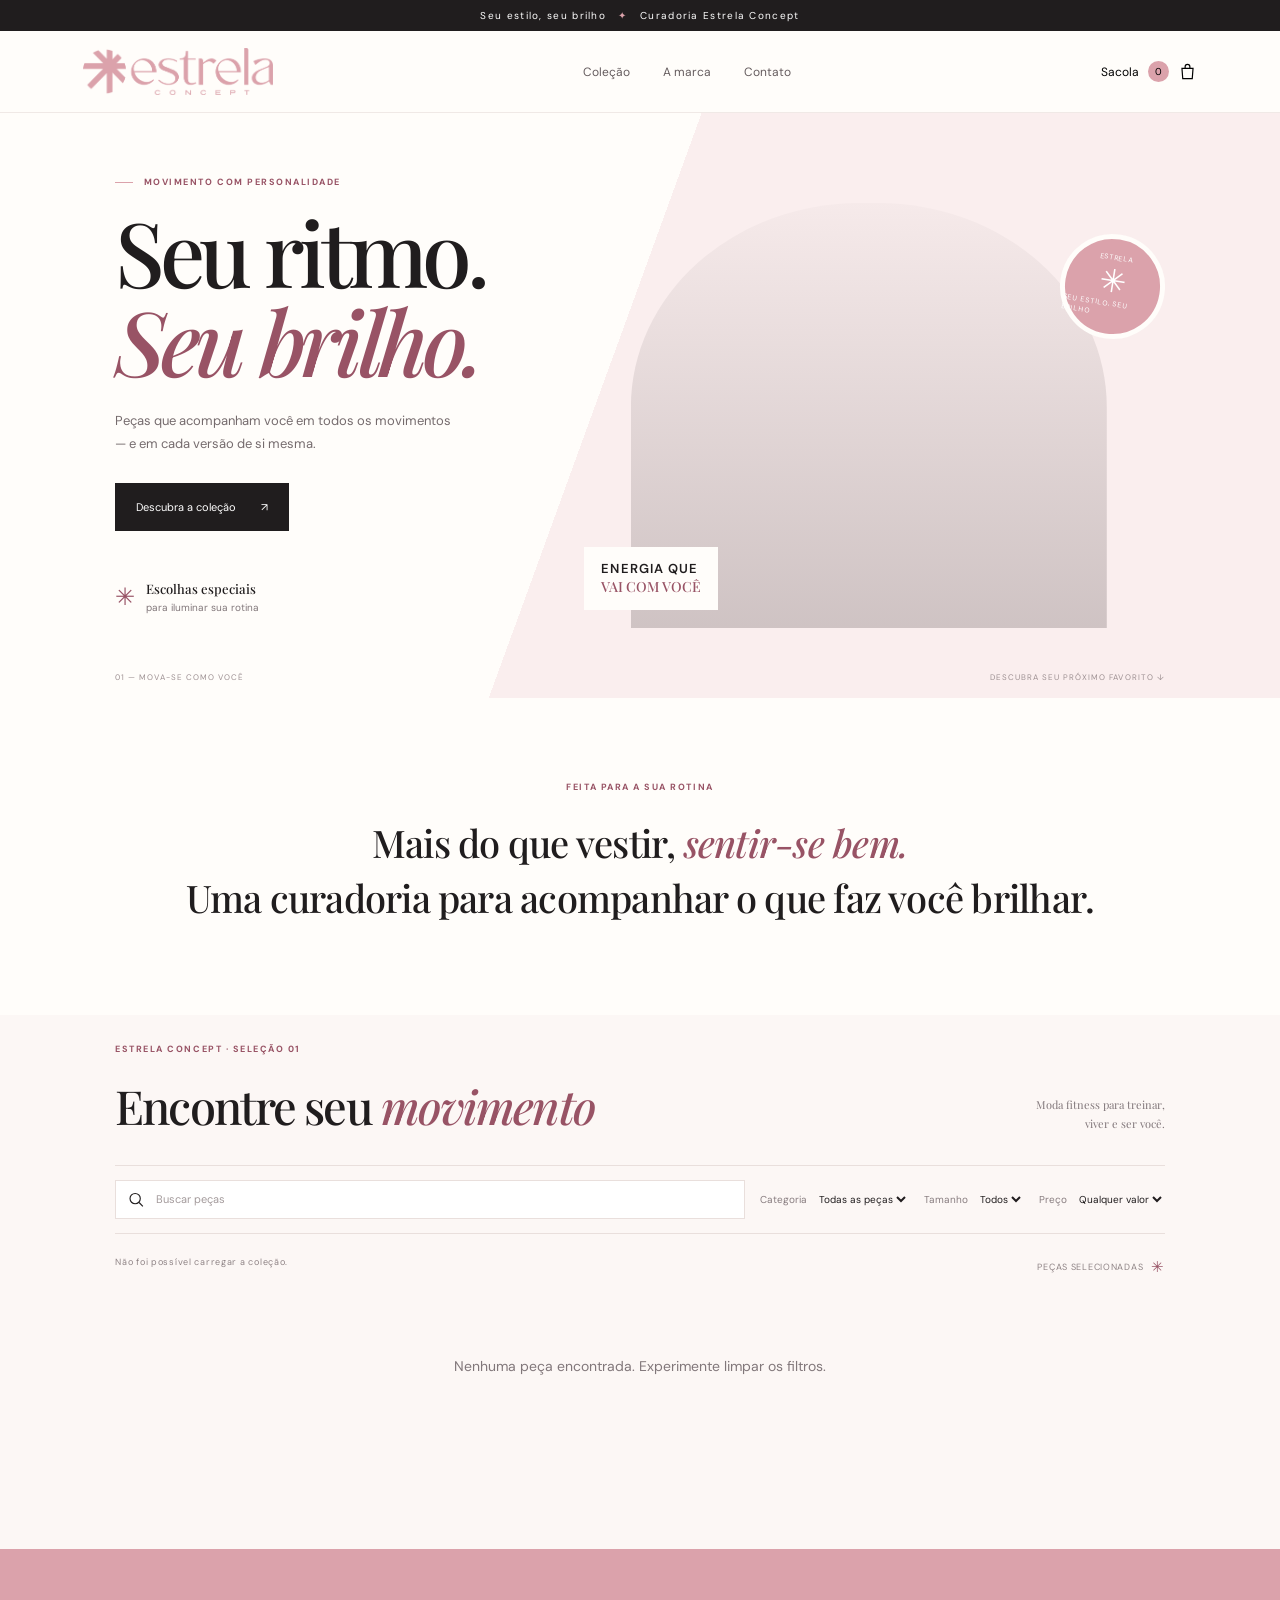
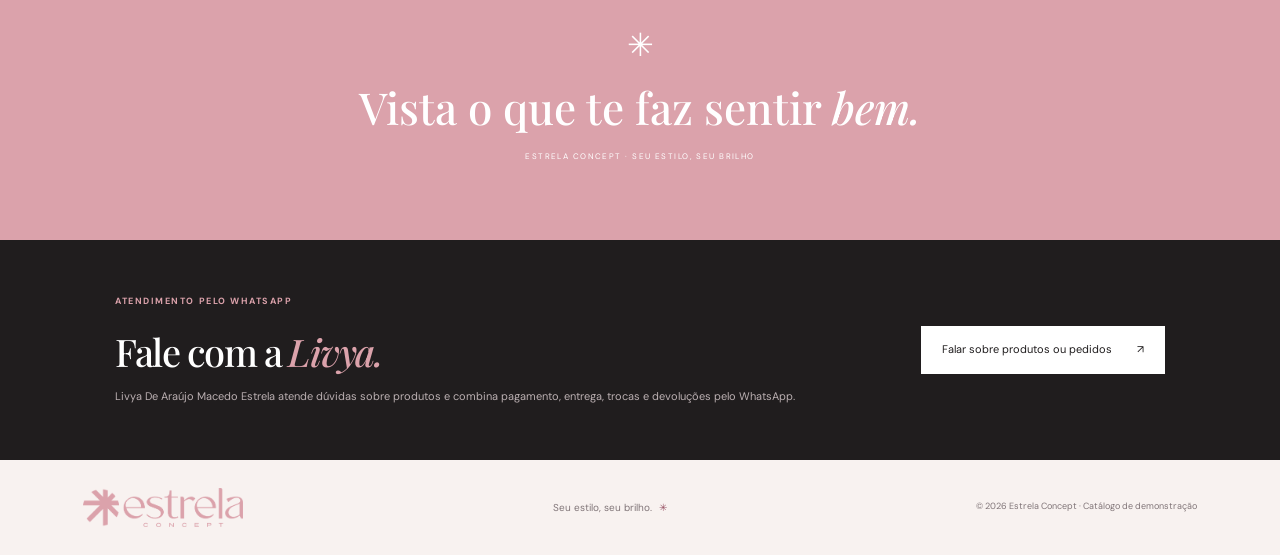
==== index.html @ 931df2e8 "Remove painel da navegação pública" ====
<!doctype html>
<html lang="pt-BR">
<head>
  <meta charset="utf-8">
  <meta name="viewport" content="width=device-width, initial-scale=1, viewport-fit=cover">
  <meta name="theme-color" content="#DBA2AB">
  <meta name="description" content="Estrela Concept: moda fitness e peças escolhidas para você brilhar no seu ritmo.">
  <link rel="icon" type="image/png" href="/static/brand-mark.png">
  <title>Estrela Concept — Seu estilo, seu brilho</title>
  <link rel="preconnect" href="https://fonts.googleapis.com">
  <link rel="preconnect" href="https://fonts.gstatic.com" crossorigin>
  <link href="https://fonts.googleapis.com/css2?family=DM+Sans:wght@400;500;600;700&family=Playfair+Display:wght@500;600;700&display=swap" rel="stylesheet">
  <link rel="stylesheet" href="/static/styles.css">
  <script src="/static/app.js" defer></script>
</head>
<body>
  <div class="announcement">Seu estilo, seu brilho <span aria-hidden="true">✦</span> Curadoria Estrela Concept</div>
  <header class="site-header">
    <a class="brand" href="/" aria-label="Estrela Concept — início">
      <img class="brand-logo" src="/static/brand-horizontal.png" alt="Estrela Concept">
    </a>
    <button class="menu-trigger" id="menu-trigger" aria-label="Abrir menu" aria-controls="main-nav" aria-expanded="false"><svg viewBox="0 0 24 24" aria-hidden="true"><path d="M4 7h16M4 12h16M4 17h16"/></svg></button>
    <nav class="main-nav" id="main-nav" aria-label="Navegação principal">
      <a href="#colecao">Coleção</a><a href="#sobre">A marca</a><a href="#contato">Contato</a>
    </nav>
    <button class="cart-trigger" id="cart-open" aria-label="Abrir sacola"><span class="cart-label">Sacola</span><span id="cart-count">0</span><svg viewBox="0 0 24 24" aria-hidden="true"><path d="M5 8h14l-1 13H6L5 8Zm4 0V6a3 3 0 0 1 6 0v2"/></svg></button>
  </header>

  <main>
    <section class="hero">
      <div class="hero-copy">
        <p class="eyebrow"><span></span> MOVIMENTO COM PERSONALIDADE</p>
        <h1>Seu ritmo.<br><em>Seu brilho.</em></h1>
        <p class="hero-text">Peças que acompanham você em todos os movimentos — e em cada versão de si mesma.</p>
        <a class="button button-dark" href="#colecao">Descubra a coleção <span aria-hidden="true">↗</span></a>
        <div class="hero-note"><span aria-hidden="true">✳︎</span><p>Escolhas especiais<br><small>para iluminar sua rotina</small></p></div>
      </div>
      <div class="hero-art" role="img" aria-label="Mulher usando roupa fitness em um ambiente de treino">
        <div class="hero-image"></div><div class="hero-stamp"><span>ESTRELA</span><b aria-hidden="true">✳︎</b><span>SEU ESTILO, SEU BRILHO</span></div>
        <div class="hero-caption">ENERGIA QUE<br><em>VAI COM VOCÊ</em></div>
      </div>
      <div class="hero-bottom"><span>01 — MOVA-SE COMO VOCÊ</span><span>DESCUBRA SEU PRÓXIMO FAVORITO ↓</span></div>
    </section>

    <section class="intro" id="sobre">
      <p class="eyebrow">FEITA PARA A SUA ROTINA</p>
      <p>Mais do que vestir, <em>sentir-se bem.</em><br>Uma curadoria para acompanhar o que faz você brilhar.</p>
    </section>

    <section class="collection section-wrap" id="colecao">
      <div class="section-heading">
        <div><p class="eyebrow">ESTRELA CONCEPT · SELEÇÃO 01</p><h2>Encontre seu <em>movimento</em></h2></div>
        <p class="section-aside">Moda fitness para treinar,<br>viver e ser você.</p>
      </div>
      <div class="shop-toolbar">
        <label class="search-box"><svg viewBox="0 0 24 24" aria-hidden="true"><circle cx="10.8" cy="10.8" r="6.8"/><path d="m16 16 5 5"/></svg><input id="search" type="search" placeholder="Buscar peças" aria-label="Buscar produtos pelo nome"></label>
        <label class="filter-label">Categoria <select id="category"><option value="">Todas as peças</option></select></label>
        <label class="filter-label">Tamanho <select id="size"><option value="">Todos</option></select></label>
        <label class="filter-label">Preço <select id="price"><option value="">Qualquer valor</option><option value="100">Até R$ 100</option><option value="150">Até R$ 150</option><option value="200">Até R$ 200</option></select></label>
      </div>
      <div class="results-line"><span id="result-count">Carregando coleção…</span><span>PEÇAS SELECIONADAS <i aria-hidden="true">✳︎</i></span></div>
      <div class="product-grid" id="product-grid" aria-live="polite"></div>
      <p class="empty-state" id="empty-state" hidden>Nenhuma peça encontrada. Experimente limpar os filtros.</p>
    </section>

    <section class="brand-note">
      <div class="note-symbol" aria-hidden="true">✳︎</div><p>Vista o que te faz sentir <em>bem.</em></p><span>ESTRELA CONCEPT · SEU ESTILO, SEU BRILHO</span>
    </section>
    <section class="contact section-wrap" id="contato"><div><p class="eyebrow">ATENDIMENTO PELO WHATSAPP</p><h2>Fale com a <em>Livya.</em></h2><p>Livya De Araújo Macedo Estrela atende dúvidas sobre produtos e combina pagamento, entrega, trocas e devoluções pelo WhatsApp.</p></div><a class="button button-light" id="contact-link" target="_blank" rel="noreferrer">Falar sobre produtos ou pedidos <span>↗</span></a></section>
  </main>

  <footer><a class="brand brand-footer" href="/" aria-label="Estrela Concept — início"><img class="brand-logo" src="/static/brand-horizontal.png" alt=""></a><span>Seu estilo, seu brilho. <span class="footer-star">✳︎</span></span><small>© 2026 Estrela Concept · Catálogo de demonstração</small></footer>

  <div class="overlay" id="overlay" hidden></div>
  <aside class="cart-panel" id="cart-panel" aria-labelledby="cart-title" aria-modal="true" role="dialog" tabindex="-1" hidden>
    <div class="cart-head"><div><p class="eyebrow">SUA SELEÇÃO</p><h2 id="cart-title">Sacola <em>Estrela</em></h2></div><button class="icon-button" id="cart-close" aria-label="Fechar carrinho">×</button></div>
    <p class="cart-notice" id="cart-notice" role="status"></p>
    <div class="cart-items" id="cart-items"></div>
    <div class="cart-empty" id="cart-empty"><span aria-hidden="true">✳︎</span><p>Sua sacola está esperando<br>por algo especial.</p><button class="text-button" id="continue-shopping">Descobrir peças ↗</button></div>
    <section class="order-success" id="order-success" hidden><span>✳</span><h3>Pedido registrado!</h3><p id="order-success-message"></p><a class="button button-dark checkout-button" id="whatsapp-order-link" target="_blank" rel="noreferrer">Conversar sobre o pedido no WhatsApp ↗</a></section>
    <div class="cart-summary" id="cart-summary" hidden><div class="subtotal"><span>Subtotal</span><strong id="cart-subtotal">R$ 0,00</strong></div><p>Pagamento e frete são combinados pelo WhatsApp.</p><label class="checkout-field">Seu nome<input id="customer-name" autocomplete="name" maxlength="100" required></label><label class="checkout-field">Seu WhatsApp com DDD<input id="customer-phone" type="tel" autocomplete="tel" inputmode="tel" maxlength="20" placeholder="(86) 99999-9836" required></label><button class="button button-dark checkout-button" id="checkout">Registrar pedido <span>↗</span></button><p class="checkout-message" id="checkout-message" role="status"></p></div>
  </aside>

  <dialog class="product-dialog" id="product-dialog" aria-label="Detalhes do produto"><button class="icon-button dialog-close" id="product-close" aria-label="Fechar detalhes">×</button><div id="product-detail"></div></dialog>
</body>
</html>
---- static/styles.css ----
:root {
  --ink: #201d1e; --muted: #81777a; --pink: #DBA2AB; --pink-dark: #985365;
  --paper: #fffdfa; --line: #e9dfdc; --serif: 'Playfair Display', Georgia, serif;
  --sans: 'DM Sans', Arial, sans-serif;
  --header-height: 82px;
}
* { box-sizing: border-box; }
body.cart-is-open { overflow: hidden; }
[hidden] { display: none !important; }
html { scroll-behavior: smooth; scroll-padding-top: calc(var(--header-height) + env(safe-area-inset-top) + 12px); }
body { margin: 0; padding-top: env(safe-area-inset-top); background: var(--paper); color: var(--ink); font: 14px/1.5 var(--sans); -webkit-font-smoothing: antialiased; }
button, input, select { font: inherit; }
button, a { -webkit-tap-highlight-color: transparent; }
a { color: inherit; text-decoration: none; }
.announcement { min-height: 30px; padding: 8px; background: var(--ink); color: white; text-align: center; font-size: 10px; letter-spacing: .13em; }
.announcement span { padding: 0 8px; color: var(--pink); }
.site-header { position: sticky; top: env(safe-area-inset-top); z-index: 5; height: var(--header-height); padding: 0 6.5%; display: flex; align-items: center; justify-content: space-between; gap: 18px; border-bottom: 1px solid #f0e9e6; background: var(--paper); }
.brand { display: flex; align-items: center; gap: 9px; }
.brand, .cart-trigger, .menu-trigger { flex: 0 0 auto; }
.brand-logo { display: block; width: 190px; height: auto; }
.main-nav { display: flex; align-items: center; gap: clamp(17px,2.6vw,38px); color: #655c5e; font-size: 12px; }
.main-nav a { min-height: 44px; display: inline-flex; align-items: center; }
.main-nav a:hover, .text-button:hover { color: var(--pink-dark); }
.menu-trigger { display: none; }
.cart-trigger { min-height: 44px; padding: 6px 0; display: flex; align-items: center; gap: 9px; border: 0; background: none; cursor: pointer; font-size: 12px; }
.cart-trigger #cart-count { width: 21px; height: 21px; display: grid; place-items: center; border-radius: 50%; background: var(--pink); font-size: 10px; }
.cart-label { display: inline; }
.cart-trigger svg, .search-box svg { width: 19px; height: 19px; fill: none; stroke: currentColor; stroke-width: 1.5; }
.menu-trigger:focus-visible, .cart-trigger:focus-visible, .main-nav a:focus-visible, button:focus-visible, a:focus-visible, input:focus-visible, select:focus-visible { outline: 2px solid var(--pink-dark); outline-offset: 3px; }
.collection, #sobre, #contato { scroll-margin-top: calc(var(--header-height) + env(safe-area-inset-top) + 12px); }
.hero { position: relative; min-height: 585px; padding: 60px 9% 45px; display: grid; grid-template-columns: .86fr 1.14fr; align-items: center; overflow: hidden; background: linear-gradient(110deg,#fffdfa 0%,#fffdfa 47%,#faeeee 47%,#faeeee 100%); }
.hero-copy { z-index: 1; padding-bottom: 35px; }
.eyebrow { margin: 0 0 18px; color: var(--pink-dark); font-size: 9px; font-weight: 700; letter-spacing: .17em; }
.hero-copy .eyebrow span { width: 18px; height: 1px; display: inline-block; margin-right: 7px; background: var(--pink); vertical-align: middle; }
.hero h1 { margin: 0; font: 500 clamp(54px,7vw,90px)/.99 var(--serif); letter-spacing: -.06em; }
.hero h1 em, .section-heading h2 em, .contact h2 em { color: var(--pink-dark); font-weight: 500; }
.hero-text { max-width: 340px; margin: 24px 0 28px; color: #756b6d; font-size: 13px; line-height: 1.8; }
.button { min-height: 48px; padding: 0 21px; display: inline-flex; align-items: center; justify-content: center; gap: 25px; border: 0; cursor: pointer; font-size: 11px; transition: transform .2s, background .2s; }
.button:hover { transform: translateY(-2px); }
.button:disabled { opacity: .5; cursor: not-allowed; transform: none; }
.button-dark { background: var(--ink); color: white; }
.button-dark:hover { background: #44383b; }
.hero-note { display: flex; align-items: center; gap: 11px; margin-top: 48px; }
.hero-note > span { color: var(--pink-dark); font-size: 24px; }
.hero-note p { margin: 0; font: 500 13px/1.35 var(--serif); }
.hero-note small { color: var(--muted); font: 10px var(--sans); }
.hero-art { position: relative; height: 450px; margin-left: 3%; }
.hero-image { position: absolute; inset: 15px 10% 10px 8%; background: linear-gradient(180deg,#22171905,#22171933),url('https://images.unsplash.com/photo-1518611012118-696072aa579a?auto=format&fit=crop&w=1400&q=90') center 38%/cover; clip-path: inset(0 round 48% 48% 0 0); }
.hero-stamp { position: absolute; top: 46px; right: 0; width: 105px; height: 105px; display: flex; flex-direction: column; align-items: center; justify-content: center; transform: rotate(9deg); border: 5px solid var(--paper); border-radius: 50%; background: var(--pink); color: white; font-size: 7px; letter-spacing: .11em; }
.hero-stamp b { font-size: 32px; font-weight: 400; line-height: 1.1; }
.hero-caption { position: absolute; bottom: 28px; left: 0; padding: 14px 17px; background: var(--paper); font: 600 13px/1.25 var(--sans); letter-spacing: .08em; }
.hero-caption em { color: var(--pink-dark); font: 500 14px var(--serif); letter-spacing: 0; }
.hero-bottom { position: absolute; right: 9%; bottom: 15px; left: 9%; display: flex; justify-content: space-between; color: #9d9092; font-size: 8px; letter-spacing: .13em; }
.intro { padding: 83px 15px 90px; background: var(--paper); text-align: center; }
.intro .eyebrow { margin-bottom: 20px; }
.intro > p:last-child { margin: 0; font: 500 clamp(23px,3.5vw,38px)/1.45 var(--serif); letter-spacing: -.02em; }
.intro em { color: var(--pink-dark); font-weight: 500; }
.section-wrap { padding-right: 9%; padding-left: 9%; }
.collection { padding-top: 28px; padding-bottom: 108px; background: #fcf7f5; }
.section-heading { display: flex; align-items: flex-end; justify-content: space-between; }
.section-heading h2, .contact h2 { margin: 0; font: 500 clamp(31px,4vw,47px) var(--serif); letter-spacing: -.04em; }
.section-aside { margin: 0 0 4px; color: var(--muted); font: 11px/1.7 var(--serif); text-align: right; }
.shop-toolbar { display: flex; align-items: center; gap: 15px; margin-top: 28px; padding: 14px 0; border-block: 1px solid var(--line); }
.search-box { min-width: 160px; height: 39px; padding: 0 11px; display: flex; flex: 1; align-items: center; gap: 9px; border: 1px solid var(--line); background: white; }
.search-box input { width: 100%; border: 0; outline: 0; background: transparent; font-size: 11px; }
.search-box input::placeholder { color: #a39a9b; }
.filter-label { display: flex; align-items: center; gap: 8px; color: #877c7f; font-size: 10px; }
.filter-label select { border: 0; outline: 0; background: transparent; color: var(--ink); font-size: 10px; cursor: pointer; }
.results-line { display: flex; justify-content: space-between; margin: 22px 0 13px; color: #8e8385; font-size: 9px; letter-spacing: .08em; }
.results-line i { margin-left: 5px; color: var(--pink-dark); font-size: 15px; font-style: normal; vertical-align: -2px; }
.product-grid { display: grid; grid-template-columns: repeat(4,minmax(0,1fr)); grid-auto-rows: auto; align-items: start; gap: 25px 15px; }
.product-card { min-width: 0; cursor: pointer; }
.product-photo { position: relative; aspect-ratio: .8; overflow: hidden; background: #eee4e1; }
.product-photo img { display: block; width: 100%; height: 100%; object-fit: cover; transition: transform .45s; }
.product-card:hover .product-photo img { transform: scale(1.045); }
.product-badge { position: absolute; top: 11px; left: 11px; padding: 6px 8px; background: #fffdfae8; font-size: 8px; letter-spacing: .11em; }
.quick-add { position: absolute; right: 11px; bottom: 11px; width: 44px; height: 44px; border: 0; border-radius: 50%; background: var(--paper); font-size: 19px; cursor: pointer; box-shadow: 0 3px 12px #1e13101a; transition: transform .2s, background .2s; }
.quick-add:hover { background: var(--pink); }
.product-info { min-width: 0; padding: 12px 2px; }
.product-category { color: #a18f92; font-size: 8px; letter-spacing: .15em; text-transform: uppercase; }
.product-title-line { display: flex; align-items: baseline; justify-content: space-between; gap: 4px; margin-top: 5px; }
.product-title-line h3 { min-width: 0; margin: 0; font: 500 16px/1.25 var(--serif); overflow-wrap: anywhere; }
.product-price { font-size: 11px; font-weight: 600; white-space: nowrap; }
.product-tagline { margin: 6px 0 0; color: #948a8c; font-size: 10px; }
.empty-state { padding: 50px 0; color: var(--muted); text-align: center; }
.brand-note { padding: 72px 15px 75px; background: var(--pink); color: white; text-align: center; }
.note-symbol { font-size: 32px; }
.brand-note p { margin: 8px; font: 500 clamp(29px,4vw,44px) var(--serif); }
.brand-note em { font-style: italic; }
.brand-note > span { font-size: 8px; letter-spacing: .18em; }
.contact { min-height: 220px; padding-top: 44px; padding-bottom: 44px; display: flex; align-items: center; justify-content: space-between; gap: 20px; background: var(--ink); color: white; }
.contact .eyebrow { color: var(--pink); }
.contact h2 { font-size: 38px; }
.contact h2 em { color: var(--pink); }
.contact > div > p:last-child { margin-bottom: 0; color: #bbb0b2; font-size: 11px; }
.button-light { background: white; color: var(--ink); }
.button-light:hover { background: var(--pink); }
footer { padding: 28px 6.5% calc(28px + env(safe-area-inset-bottom)); display: flex; align-items: center; justify-content: space-between; gap: 20px; background: #f8f2f0; color: #807578; font-size: 10px; }
.brand-footer .brand-logo { width: 160px; }
.footer-star { margin-left: 4px; color: var(--pink-dark); }
footer small { font-size: 9px; }
.overlay { position: fixed; inset: 0; z-index: 8; background: #1f181861; }
.cart-panel { position: fixed; top: env(safe-area-inset-top); right: 0; bottom: env(safe-area-inset-bottom); z-index: 9; width: min(430px,100%); padding: 28px; display: flex; flex-direction: column; background: var(--paper); box-shadow: -15px 0 45px #1e13101a; }
.cart-head { padding-bottom: 21px; display: flex; align-items: flex-start; justify-content: space-between; border-bottom: 1px solid var(--line); }
.cart-head .eyebrow { margin-bottom: 8px; }
.cart-head h2 { margin: 0; font: 500 28px var(--serif); }
.cart-head h2 em { color: var(--pink-dark); }
.cart-notice { margin: 10px 0 0; color: #a14a55; font-size: 10px; line-height: 1.5; }
.icon-button { border: 0; background: transparent; color: var(--ink); font-size: 27px; line-height: 1; cursor: pointer; }
.cart-items { overflow: auto; flex: 1; }
.cart-row { padding: 17px 0; display: grid; grid-template-columns: 68px 1fr auto; gap: 12px; border-bottom: 1px solid var(--line); }
.cart-row img { width: 68px; height: 83px; object-fit: cover; background: #f0e5e2; }
.cart-missing-image { width: 68px; height: 83px; display: grid; place-items: center; background: #f0e5e2; color: var(--pink-dark); font-size: 24px; }
.cart-row-unavailable { opacity: .8; }
.cart-unavailable { color: #a14a55 !important; font-size: 10px !important; }
.cart-row h3 { margin: 2px 0 5px; font: 500 15px var(--serif); }
.cart-row p { margin: 0 0 8px; color: var(--muted); font-size: 9px; }
.cart-row strong { font-size: 11px; }
.quantity-control { margin-top: 9px; display: flex; align-items: center; gap: 8px; }
.quantity-control button, .remove-item { width: 23px; height: 23px; border: 1px solid var(--line); background: white; cursor: pointer; }
.quantity-control span { font-size: 10px; }
.remove-item { border: 0; color: #927f83; }
.cart-empty { display: flex; flex: 1; flex-direction: column; align-items: center; justify-content: center; color: var(--muted); text-align: center; }
.cart-empty > span { color: var(--pink-dark); font-size: 31px; }
.cart-empty p { font: 500 18px/1.55 var(--serif); }
.text-button { border: 0; background: none; color: var(--pink-dark); font-size: 11px; cursor: pointer; }
.cart-summary { padding-top: 18px; border-top: 1px solid var(--line); }
.subtotal { display: flex; justify-content: space-between; font-size: 12px; }
.subtotal strong { font-size: 14px; }
.cart-summary > p { color: var(--muted); font-size: 9px; line-height: 1.6; }
.checkout-button { width: 100%; margin-top: 6px; }
.checkout-message { min-height: 14px; color: #568266 !important; }
.product-dialog { width: min(740px,calc(100vw - 28px)); max-height: calc(100dvh - env(safe-area-inset-top) - env(safe-area-inset-bottom) - 28px); padding: 0; border: 0; background: var(--paper); color: var(--ink); box-shadow: 0 15px 80px #1e131044; }
.product-dialog::backdrop { background: #1f181880; }
.dialog-close { position: absolute; top: 13px; right: 16px; z-index: 2; width: 34px; height: 34px; border-radius: 50%; background: var(--paper); }
.detail-layout { min-height: 440px; display: grid; grid-template-columns: 1fr 1fr; }
.detail-layout > img { width: 100%; height: 100%; min-height: 440px; object-fit: cover; }
.detail-copy { padding: 48px 32px 30px; }
.detail-copy h2 { margin: 0 0 7px; font: 500 35px var(--serif); }
.detail-copy .detail-price { font-size: 14px; font-weight: 700; }
.detail-copy > p { color: var(--muted); font-size: 11px; line-height: 1.8; }
.detail-label { margin: 23px 0 9px; font-size: 9px; letter-spacing: .12em; text-transform: uppercase; }
.option-list { display: flex; flex-wrap: wrap; gap: 7px; }
.option-button { min-width: 38px; height: 36px; border: 1px solid var(--line); background: white; font-size: 10px; cursor: pointer; }
.option-button.selected { border-color: var(--ink); background: var(--ink); color: white; }
.option-button:disabled { opacity: .3; cursor: not-allowed; text-decoration: line-through; }
.detail-copy .button { width: 100%; margin-top: 22px; }
.detail-status { min-height: 16px; color: var(--pink-dark); font-size: 10px; }
@media (max-width:1100px) {
  .product-grid { grid-template-columns: repeat(3,minmax(0,1fr)); }
}
@media (max-width:760px) {
  :root { --header-height: 68px; }
  .site-header { padding-right: 5%; padding-left: 5%; }
  .main-nav { gap: 17px; font-size: 10px; }
  .brand-logo { width: 170px; }
  .hero { min-height: 500px; padding: 45px 7% 48px; grid-template-columns: 1fr .9fr; }
  .hero h1 { font-size: clamp(50px,10vw,75px); }
  .hero-art { height: 370px; margin-left: -4%; }
  .hero-image { inset: 10px 5% 8px 2%; }
  .hero-stamp { right: -2px; width: 80px; height: 80px; font-size: 6px; }
  .hero-stamp b { font-size: 25px; }
  .hero-caption { font-size: 10px; }
  .hero-bottom { right: 7%; left: 7%; }
  .section-wrap { padding-right: 5.5%; padding-left: 5.5%; }
  .product-grid { grid-template-columns: repeat(2,minmax(0,1fr)); gap: 15px 12px; }
  .product-photo { aspect-ratio: .76; }
  .contact { padding-right: 7%; padding-left: 7%; }
}
@media (max-width:520px) {
  .announcement { font-size: 9px; letter-spacing: .09em; }
  .site-header { display: grid; grid-template-columns: minmax(0,1fr) 44px auto; gap: 8px; padding-right: 4%; padding-left: 4%; }
  .brand { min-width: 0; gap: 6px; }
  .brand-logo { width: min(145px,100%); }
  .menu-trigger { width: 44px; height: 44px; display: grid; place-items: center; border: 1px solid var(--line); border-radius: 50%; background: transparent; color: var(--ink); cursor: pointer; }
  .menu-trigger svg { width: 20px; height: 20px; fill: none; stroke: currentColor; stroke-width: 1.7; stroke-linecap: round; }
  .main-nav { position: absolute; top: 100%; right: 0; left: 0; display: none; flex-direction: column; align-items: stretch; gap: 0; padding: 8px 5% 14px; border-bottom: 1px solid var(--line); background: var(--paper); box-shadow: 0 14px 22px #1e131012; font-size: 13px; }
  .main-nav.is-open { display: flex; }
  .main-nav a { padding: 0 8px; border-bottom: 1px solid #f1eae8; }
  .main-nav a:last-child { border-bottom: 0; }
  .cart-trigger { justify-self: end; gap: 6px; font-size: 11px; }
  .cart-trigger svg { width: 18px; height: 18px; }
  .hero { min-height: 0; padding: 40px 7% 45px; display: block; background: linear-gradient(160deg,#fffdfa 0%,#fffdfa 42%,#faeeee 42%,#faeeee 100%); }
  .hero-copy { padding-bottom: 10px; }
  .hero h1 { font-size: clamp(44px,13.5vw,58px); line-height: 1.02; }
  .hero-text { max-width: 270px; margin: 17px 0 20px; font-size: 12px; }
  .hero-note { margin-top: 20px; }
  .hero-note > span { font-size: 21px; }
  .hero-note p { font-size: 12px; }
  .hero-art { height: clamp(250px,72vw,310px); margin: 16px 0 18px 5%; }
  .hero-image { inset: 0 9% 0 8%; }
  .hero-stamp { top: 15px; right: 3%; }
  .hero-caption { bottom: 8px; left: 0; padding: 11px 13px; font-size: 10px; }
  .hero-bottom { right: 7%; left: 7%; bottom: 12px; gap: 12px; font-size: 7px; }
  .hero-bottom span:last-child { text-align: right; }
  .intro { padding: 48px 7%; }
  .intro .eyebrow { margin-bottom: 14px; }
  .intro > p:last-child { font-size: clamp(23px,6.5vw,29px); line-height: 1.35; }
  .section-heading { display: grid; gap: 7px; }
  .section-heading h2 { font-size: clamp(30px,8.5vw,36px); }
  .section-aside { display: block; margin: 0; text-align: left; }
  .collection { padding-top: 24px; padding-bottom: 68px; }
  .shop-toolbar { display: grid; grid-template-columns: repeat(2,minmax(0,1fr)); gap: 12px; margin-top: 22px; padding: 13px 0; }
  .search-box { grid-column: 1/-1; width: 100%; min-width: 0; height: 44px; }
  .search-box input { min-width: 0; font-size: 13px; }
  .filter-label, .filter-label:last-child { min-width: 0; display: grid; gap: 4px; font-size: 10px; }
  .filter-label:last-child { grid-column: 1/-1; }
  .filter-label select { width: 100%; min-width: 0; min-height: 42px; margin: 0; padding: 8px; border: 1px solid var(--line); background: white; font-size: 12px; }
  .results-line { align-items: center; gap: 12px; margin: 18px 0 12px; font-size: 9px; }
  .results-line > span:last-child { white-space: nowrap; font-size: 8px; letter-spacing: .04em; }
  .results-line i { font-family: Georgia,serif; }
  .product-grid { grid-template-columns: repeat(2,minmax(0,1fr)); gap: 22px 12px; }
  .product-photo { aspect-ratio: .76; }
  .product-badge { top: 8px; left: 8px; padding: 6px 7px; font-size: 7px; }
  .quick-add { right: 8px; bottom: 8px; width: 42px; height: 42px; }
  .product-info { padding: 10px 1px; }
  .product-category { font-size: 8px; }
  .product-title-line { display: grid; gap: 3px; }
  .product-title-line h3 { font-size: 16px; line-height: 1.25; }
  .product-price { font-size: 12px; }
  .product-tagline { margin-top: 5px; font-size: 10px; line-height: 1.4; }
  .brand-note { padding: 48px 18px; }
  .brand-note p { font-size: clamp(27px,7.2vw,36px); line-height: 1.2; }
  .contact { padding-top: 40px; padding-bottom: 40px; display: block; }
  .contact .button { margin-top: 22px; }
  .contact h2 { font-size: clamp(31px,8vw,36px); }
  footer { align-items: flex-start; flex-direction: column; gap: 10px; padding: 20px 5% calc(20px + env(safe-area-inset-bottom)); }
  footer > span { display: block; }
  footer small { margin: 0; font-size: 10px; }
  .detail-layout { max-height: calc(100dvh - env(safe-area-inset-top) - env(safe-area-inset-bottom) - 28px); overflow: auto; grid-template-columns: 1fr; }
  .detail-layout > img { height: 35dvh; min-height: 190px; max-height: 300px; }
  .detail-copy { padding: 23px 20px calc(24px + env(safe-area-inset-bottom)); }
  .detail-copy h2 { font-size: 30px; }
  .dialog-close { top: 10px; right: 10px; }
  .cart-panel { padding: 20px; }
  .cart-row { grid-template-columns: 58px minmax(0,1fr) auto; gap: 10px; }
  .cart-row img, .cart-missing-image { width: 58px; height: 74px; }
  .quantity-control button, .remove-item { min-width: 36px; min-height: 36px; }
}
@media (max-width:360px) {
  .site-header { gap: 6px; padding-right: 3.5%; padding-left: 3.5%; }
  .brand { gap: 5px; }
  .brand-logo { width: 135px; }
  .cart-trigger { gap: 5px; }
  .cart-label { display: none; }
  .shop-toolbar { column-gap: 8px; }
  .results-line { align-items: flex-start; flex-direction: column; gap: 4px; }
  .hero h1 { font-size: 44px; }
}
@media (prefers-reduced-motion:reduce) { *, *::before, *::after { scroll-behavior: auto !important; transition: none !important; } }

.checkout-field { display: block; margin: 13px 0; color: var(--muted); font-size: 10px; }
.checkout-field input { width: 100%; margin-top: 6px; padding: 11px; border: 1px solid var(--line); background: white; color: var(--ink); }
.order-success { padding: 28px 0; text-align: center; }
.order-success > span { color: var(--pink-dark); font-size: 36px; }
.order-success h3 { margin: 8px 0; font: 500 25px var(--serif); }
.order-success p { color: var(--muted); line-height: 1.7; }
.admin-page { min-height: 100vh; background: #f8f5f2; }
.admin-header { height: 76px; padding: 0 max(5%,calc((100% - 1200px)/2)); display: flex; align-items: center; justify-content: space-between; background: var(--paper); border-bottom: 1px solid var(--line); }
.admin-header-actions { display: flex; align-items: center; gap: 9px; }
.admin-main { max-width: 1200px; margin: 0 auto; padding: 53px 28px 90px; }
.admin-title { display: flex; align-items: end; justify-content: space-between; gap: 24px; }
.admin-title h1 { margin: 0; font: 500 clamp(36px,5vw,56px)/1.05 var(--serif); letter-spacing: -.04em; }
.admin-title h1 em, .admin-section-heading h2 em { color: var(--pink-dark); font-weight: 500; }
.admin-title > div > p:last-child { color: var(--muted); }
.admin-title > .button, .admin-section-heading > .button, .category-form > .button { padding: 13px 18px; }
.admin-notice { min-height: 20px; margin: 18px 0 10px; color: #568266; font-size: 12px; }
.admin-notice.error, .form-error { color: #ad364f; }
.admin-metrics { display: grid; grid-template-columns: repeat(4,minmax(0,1fr)); gap: 14px; margin: 20px 0 34px; }
.metric-card { padding: 22px; border: 1px solid var(--line); background: white; }
.metric-card span { display: block; color: var(--muted); font-size: 11px; }
.metric-card strong { display: block; margin-top: 13px; font: 500 clamp(19px,3vw,27px) var(--serif); }
.admin-tabs { display: flex; gap: 8px; border-bottom: 1px solid var(--line); }
.admin-tab { padding: 13px 17px; border: 0; border-bottom: 2px solid transparent; background: none; color: var(--muted); cursor: pointer; }
.admin-tab.active { border-color: var(--pink-dark); color: var(--ink); }
.admin-section { padding-top: 27px; }
.admin-section-heading { display: flex; align-items: end; justify-content: space-between; gap: 15px; margin-bottom: 17px; }
.admin-section-heading .eyebrow { margin-bottom: 7px; }
.admin-section-heading h2 { margin: 0; font: 500 27px var(--serif); }
.admin-section-heading select, .order-side select, .category-form input, .admin-dialog input, .admin-dialog select, .admin-dialog textarea { border: 1px solid var(--line); border-radius: 0; background: #fff; color: var(--ink); padding: 11px; }
.admin-section-heading select { min-width: 155px; }
.admin-list { display: grid; gap: 11px; }
.order-card { display: flex; justify-content: space-between; gap: 22px; padding: 20px 23px; border: 1px solid var(--line); background: white; }
.order-main { min-width: 0; }
.order-title { display: flex; align-items: center; flex-wrap: wrap; gap: 10px; }
.order-title strong { font-size: 14px; }
.order-main p { margin: 10px 0; color: #60595a; font-size: 12px; line-height: 1.8; }
.order-main p a { color: #478566; }
.order-main small { color: var(--muted); font-size: 10px; }
.order-side { min-width: 160px; display: flex; flex-direction: column; align-items: end; gap: 17px; }
.order-side > strong { font: 500 18px var(--serif); }
.order-side label { display: grid; gap: 5px; color: var(--muted); font-size: 10px; }
.order-side select { min-width: 142px; padding: 8px; }
.status-pill { display: inline-block; padding: 5px 9px; border-radius: 20px; background: #f1efed; color: #696162; font-size: 10px; }
.status-live, .status-concluido { background: #eaf3ec; color: #47734f; }
.status-off, .status-cancelado { background: #f8e9ec; color: #9b4858; }
.status-em_andamento { background: #fff2d9; color: #856526; }
.admin-table-wrap { overflow-x: auto; background: white; border: 1px solid var(--line); }
.admin-table-wrap table { width: 100%; border-collapse: collapse; text-align: left; }
.admin-table-wrap th, .admin-table-wrap td { padding: 14px 16px; border-bottom: 1px solid #f0e9e6; font-size: 12px; white-space: nowrap; }
.admin-table-wrap th { color: var(--muted); font-size: 10px; font-weight: 500; text-transform: uppercase; letter-spacing: .08em; }
.admin-table-wrap td:first-child { white-space: normal; }
.admin-table-wrap td strong, .admin-table-wrap td small { display: block; }
.admin-table-wrap td small { margin-top: 4px; color: var(--muted); font-size: 10px; }
.row-actions { text-align: right; }
.row-actions button { padding: 5px 8px; border: 0; background: none; color: #7f4c59; cursor: pointer; font-size: 11px; }
.category-form { display: flex; align-items: end; gap: 12px; max-width: 530px; padding: 20px; border: 1px solid var(--line); background: white; }
.category-form label, .admin-dialog label { flex: 1; display: grid; gap: 7px; color: var(--muted); font-size: 11px; }
.category-list { display: flex; flex-wrap: wrap; gap: 8px; margin-top: 20px; }
.category-chip { padding: 9px 13px; border: 1px solid var(--line); background: white; font-size: 11px; }
.admin-empty { padding: 34px; border: 1px solid var(--line); background: white; color: var(--muted); text-align: center; }
.admin-footnote { margin-top: 38px; color: var(--muted); font-size: 10px; }
.admin-dialog { width: min(570px,calc(100vw - 28px)); max-height: calc(100dvh - env(safe-area-inset-top) - env(safe-area-inset-bottom) - 28px); overflow: auto; padding: 26px 26px calc(26px + env(safe-area-inset-bottom)); border: 1px solid var(--line); background: var(--paper); color: var(--ink); }
.admin-dialog::backdrop { background: #1f181880; }
.admin-dialog form { display: grid; gap: 14px; }
.admin-dialog label { color: #655c5e; }
.admin-dialog input, .admin-dialog select, .admin-dialog textarea { width: 100%; }
.admin-dialog-head { display: flex; justify-content: space-between; align-items: center; margin-bottom: 5px; }
.admin-dialog-head h2 { margin: 0; font: 500 27px var(--serif); }
.admin-dialog-head .eyebrow { margin: 0 0 6px; }
.admin-dialog .admin-form-row { display: grid; grid-template-columns: 1fr 1fr; gap: 12px; }
.admin-dialog code { color: var(--pink-dark); }
.admin-dialog .check-label { display: flex; align-items: center; gap: 9px; }
.admin-dialog .check-label input { width: auto; }
.form-error { min-height: 16px; margin: 0; font-size: 11px; }
.admin-submit { width: 100%; }
.admin-auth { min-height: calc(100vh - 76px); display: grid; place-items: center; padding: 35px 16px; }
.admin-auth form { width: min(430px,100%); display: grid; gap: 15px; padding: 32px; border: 1px solid var(--line); background: var(--paper); }
.admin-auth h1 { margin: 0; font: 500 37px var(--serif); }
.admin-auth form > p:not(.eyebrow):not(.form-error) { margin: 0 0 5px; color: var(--muted); font-size: 12px; line-height: 1.7; }
.admin-auth label { display: grid; gap: 7px; color: #655c5e; font-size: 11px; }
.admin-auth input { width: 100%; padding: 12px; border: 1px solid var(--line); background: white; color: var(--ink); }
.admin-auth .form-error { margin: 0; }
.admin-auth .button { width: 100%; }
@media(max-width:700px) {
  .admin-main { padding: 35px 16px 65px; }
  .admin-header { padding: 0 16px; }
  .admin-header-actions { gap: 5px; }
  .admin-header .brand-logo { width: 150px; }
  .admin-header .button { padding: 10px; font-size: 10px; }
  .admin-title { align-items: start; flex-direction: column; gap: 5px; }
  .admin-title > .button { align-self: end; }
  .admin-metrics { grid-template-columns: repeat(2,minmax(0,1fr)); gap: 9px; margin: 15px 0 25px; }
  .metric-card { padding: 15px; }
  .metric-card strong { font-size: 19px; }
  .admin-tabs { overflow-x: auto; }
  .admin-tab { padding: 12px 10px; white-space: nowrap; font-size: 11px; }
  .admin-section-heading h2 { font-size: 23px; }
  .order-card { padding: 15px; flex-direction: column; gap: 14px; }
  .order-side { flex-direction: row; align-items: center; justify-content: space-between; }
  .category-form { align-items: stretch; flex-direction: column; }
  .admin-dialog .admin-form-row { grid-template-columns: 1fr; }
}
@media(max-width:390px) {
  .admin-header { padding: 0 10px; }
  .admin-header .brand { gap: 6px; }
  .admin-header .brand-logo { width: 115px; }
  .admin-header .button { padding: 8px; font-size: 9px; }
}
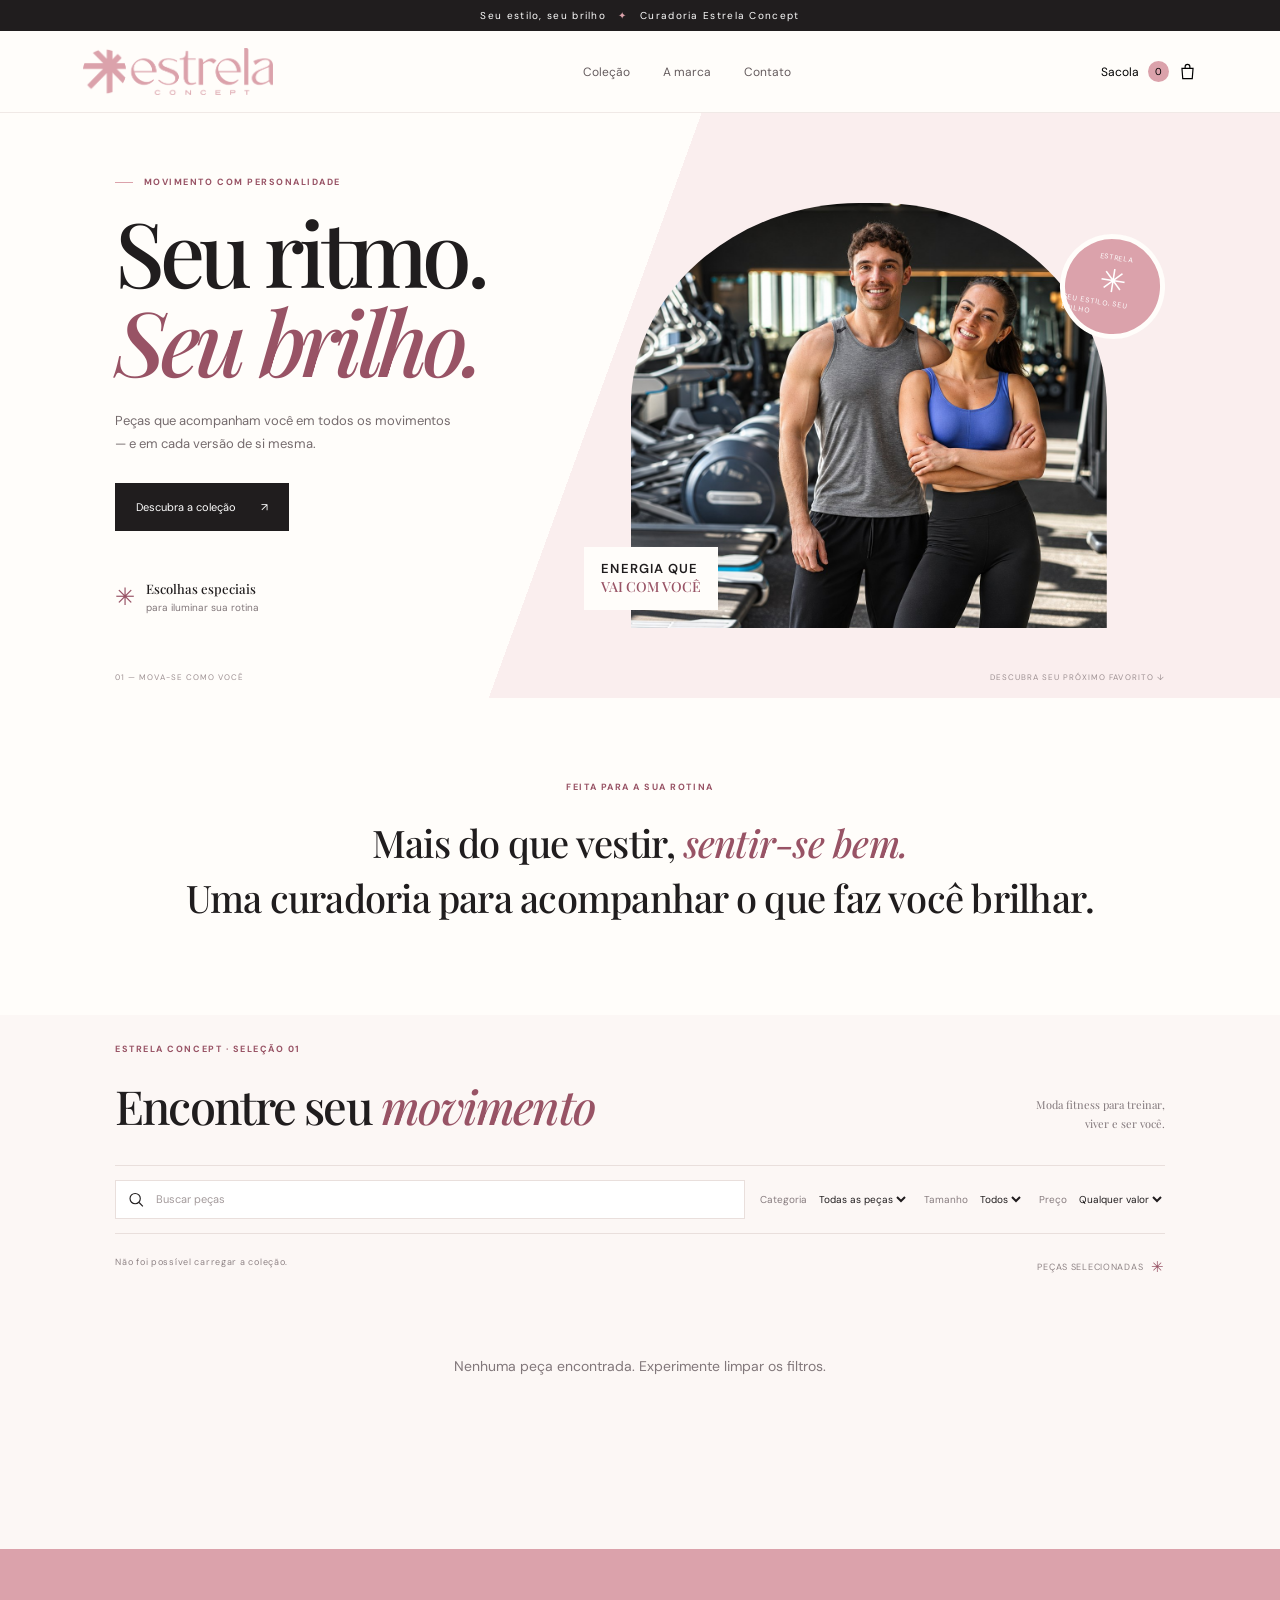
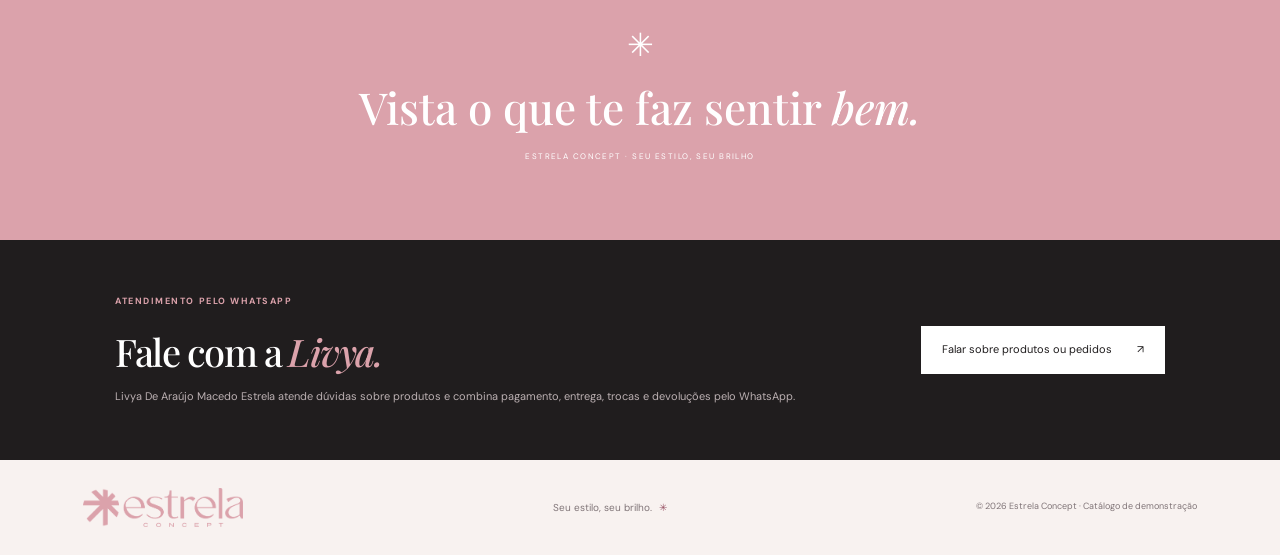
==== commit a63ffa65: "Polish product photo editing and homepage image" ====
--- a/index.html
+++ b/index.html
@@ -9,6 +9,7 @@
   <title>Estrela Concept — Seu estilo, seu brilho</title>
   <link rel="preconnect" href="https://fonts.googleapis.com">
   <link rel="preconnect" href="https://fonts.gstatic.com" crossorigin>
+  <link rel="preconnect" href="https://images.unsplash.com" crossorigin>
   <link href="https://fonts.googleapis.com/css2?family=DM+Sans:wght@400;500;600;700&family=Playfair+Display:wght@500;600;700&display=swap" rel="stylesheet">
   <link rel="stylesheet" href="/static/styles.css">
   <script src="/static/app.js" defer></script>
@@ -35,8 +36,8 @@
         <a class="button button-dark" href="#colecao">Descubra a coleção <span aria-hidden="true">↗</span></a>
         <div class="hero-note"><span aria-hidden="true">✳︎</span><p>Escolhas especiais<br><small>para iluminar sua rotina</small></p></div>
       </div>
-      <div class="hero-art" role="img" aria-label="Mulher usando roupa fitness em um ambiente de treino">
-        <div class="hero-image"></div><div class="hero-stamp"><span>ESTRELA</span><b aria-hidden="true">✳︎</b><span>SEU ESTILO, SEU BRILHO</span></div>
+      <div class="hero-art">
+        <img class="hero-image" src="/static/hero-estrelaconcept.jpg" alt="Duas pessoas vestindo roupas fitness em uma academia" fetchpriority="high" decoding="async"><div class="hero-stamp"><span>ESTRELA</span><b aria-hidden="true">✳︎</b><span>SEU ESTILO, SEU BRILHO</span></div>
         <div class="hero-caption">ENERGIA QUE<br><em>VAI COM VOCÊ</em></div>
       </div>
       <div class="hero-bottom"><span>01 — MOVA-SE COMO VOCÊ</span><span>DESCUBRA SEU PRÓXIMO FAVORITO ↓</span></div>
--- a/static/styles.css
+++ b/static/styles.css
@@ -45,7 +45,7 @@
 .hero-note p { margin: 0; font: 500 13px/1.35 var(--serif); }
 .hero-note small { color: var(--muted); font: 10px var(--sans); }
 .hero-art { position: relative; height: 450px; margin-left: 3%; }
-.hero-image { position: absolute; inset: 15px 10% 10px 8%; background: linear-gradient(180deg,#22171905,#22171933),url('https://images.unsplash.com/photo-1518611012118-696072aa579a?auto=format&fit=crop&w=1400&q=90') center 38%/cover; clip-path: inset(0 round 48% 48% 0 0); }
+.hero-image { position: absolute; inset: 15px 10% 10px 8%; width: 82%; height: calc(100% - 25px); object-fit: cover; object-position: center 42%; clip-path: inset(0 round 48% 48% 0 0); }
 .hero-stamp { position: absolute; top: 46px; right: 0; width: 105px; height: 105px; display: flex; flex-direction: column; align-items: center; justify-content: center; transform: rotate(9deg); border: 5px solid var(--paper); border-radius: 50%; background: var(--pink); color: white; font-size: 7px; letter-spacing: .11em; }
 .hero-stamp b { font-size: 32px; font-weight: 400; line-height: 1.1; }
 .hero-caption { position: absolute; bottom: 28px; left: 0; padding: 14px 17px; background: var(--paper); font: 600 13px/1.25 var(--sans); letter-spacing: .08em; }
@@ -69,9 +69,10 @@
 .results-line { display: flex; justify-content: space-between; margin: 22px 0 13px; color: #8e8385; font-size: 9px; letter-spacing: .08em; }
 .results-line i { margin-left: 5px; color: var(--pink-dark); font-size: 15px; font-style: normal; vertical-align: -2px; }
 .product-grid { display: grid; grid-template-columns: repeat(4,minmax(0,1fr)); grid-auto-rows: auto; align-items: start; gap: 25px 15px; }
-.product-card { min-width: 0; cursor: pointer; }
+.product-card { min-width: 0; cursor: pointer; transition: transform .16s ease; }
+.product-card:hover { transform: translateY(-3px); }
 .product-photo { position: relative; aspect-ratio: .8; overflow: hidden; background: #eee4e1; }
-.product-photo img { display: block; width: 100%; height: 100%; object-fit: cover; transition: transform .45s; }
+.product-photo img { display: block; width: 100%; height: 100%; object-fit: cover; transition: transform .22s ease; }
 .product-card:hover .product-photo img { transform: scale(1.045); }
 .product-badge { position: absolute; top: 11px; left: 11px; padding: 6px 8px; background: #fffdfae8; font-size: 8px; letter-spacing: .11em; }
 .quick-add { position: absolute; right: 11px; bottom: 11px; width: 44px; height: 44px; border: 0; border-radius: 50%; background: var(--paper); font-size: 19px; cursor: pointer; box-shadow: 0 3px 12px #1e13101a; transition: transform .2s, background .2s; }
@@ -134,7 +135,12 @@
 .product-dialog::backdrop { background: #1f181880; }
 .dialog-close { position: absolute; top: 13px; right: 16px; z-index: 2; width: 34px; height: 34px; border-radius: 50%; background: var(--paper); }
 .detail-layout { min-height: 440px; display: grid; grid-template-columns: 1fr 1fr; }
-.detail-layout > img { width: 100%; height: 100%; min-height: 440px; object-fit: cover; }
+.detail-gallery { min-width: 0; display: flex; flex-direction: column; }
+.detail-gallery-main { width: 100%; height: 100%; min-height: 390px; flex: 1; object-fit: cover; }
+.detail-thumbnails { display: flex; gap: 8px; overflow-x: auto; padding: 8px; }
+.detail-thumbnail { width: 56px; height: 68px; flex: 0 0 auto; padding: 2px; border: 1px solid var(--line); background: white; cursor: pointer; }
+.detail-thumbnail.selected { border: 2px solid var(--pink-dark); }
+.detail-thumbnail img { width: 100%; height: 100%; object-fit: cover; }
 .detail-copy { padding: 48px 32px 30px; }
 .detail-copy h2 { margin: 0 0 7px; font: 500 35px var(--serif); }
 .detail-copy .detail-price { font-size: 14px; font-weight: 700; }
@@ -157,7 +163,7 @@
   .hero { min-height: 500px; padding: 45px 7% 48px; grid-template-columns: 1fr .9fr; }
   .hero h1 { font-size: clamp(50px,10vw,75px); }
   .hero-art { height: 370px; margin-left: -4%; }
-  .hero-image { inset: 10px 5% 8px 2%; }
+  .hero-image { inset: 10px 5% 8px 2%; width: 93%; height: calc(100% - 18px); }
   .hero-stamp { right: -2px; width: 80px; height: 80px; font-size: 6px; }
   .hero-stamp b { font-size: 25px; }
   .hero-caption { font-size: 10px; }
@@ -228,7 +234,7 @@
   footer > span { display: block; }
   footer small { margin: 0; font-size: 10px; }
   .detail-layout { max-height: calc(100dvh - env(safe-area-inset-top) - env(safe-area-inset-bottom) - 28px); overflow: auto; grid-template-columns: 1fr; }
-  .detail-layout > img { height: 35dvh; min-height: 190px; max-height: 300px; }
+  .detail-gallery-main { height: 35dvh; min-height: 190px; max-height: 300px; flex: none; }
   .detail-copy { padding: 23px 20px calc(24px + env(safe-area-inset-bottom)); }
   .detail-copy h2 { font-size: 30px; }
   .dialog-close { top: 10px; right: 10px; }
@@ -323,6 +329,20 @@
 .admin-dialog .check-label { display: flex; align-items: center; gap: 9px; }
 .admin-dialog .check-label input { width: auto; }
 .form-error { min-height: 16px; margin: 0; font-size: 11px; }
+.upload-status { min-height: 16px; margin: 0; color: var(--muted); font-size: 11px; }
+.product-image-manager { display: grid; gap: 9px; }
+.product-image-manager > strong { color: var(--ink); font-size: 12px; }
+.product-image-list { display: grid; gap: 7px; }
+.product-image-item { min-width: 0; display: grid; grid-template-columns: 42px minmax(0,1fr) 32px 32px 32px; align-items: center; gap: 7px; padding: 6px; border: 1px solid var(--line); background: white; }
+.product-image-item > img { width: 42px; height: 50px; object-fit: cover; background: #f0e5e2; }
+.product-image-item > div { min-width: 0; }
+.product-image-item strong, .product-image-item small { display: block; overflow: hidden; text-overflow: ellipsis; white-space: nowrap; }
+.product-image-item strong { color: var(--ink); font-size: 10px; }
+.product-image-item small { color: var(--muted); font-size: 9px; }
+.product-image-item button { width: 30px; height: 30px; border: 1px solid var(--line); background: white; cursor: pointer; }
+.product-image-item button:disabled { opacity: .35; cursor: default; }
+.new-image-list .product-image-item { grid-template-columns: 42px minmax(0,1fr) 32px 32px 32px; }
+.image-list-empty { margin: 0; color: var(--muted); font-size: 10px; }
 .admin-submit { width: 100%; }
 .admin-auth { min-height: calc(100vh - 76px); display: grid; place-items: center; padding: 35px 16px; }
 .admin-auth form { width: min(430px,100%); display: grid; gap: 15px; padding: 32px; border: 1px solid var(--line); background: var(--paper); }
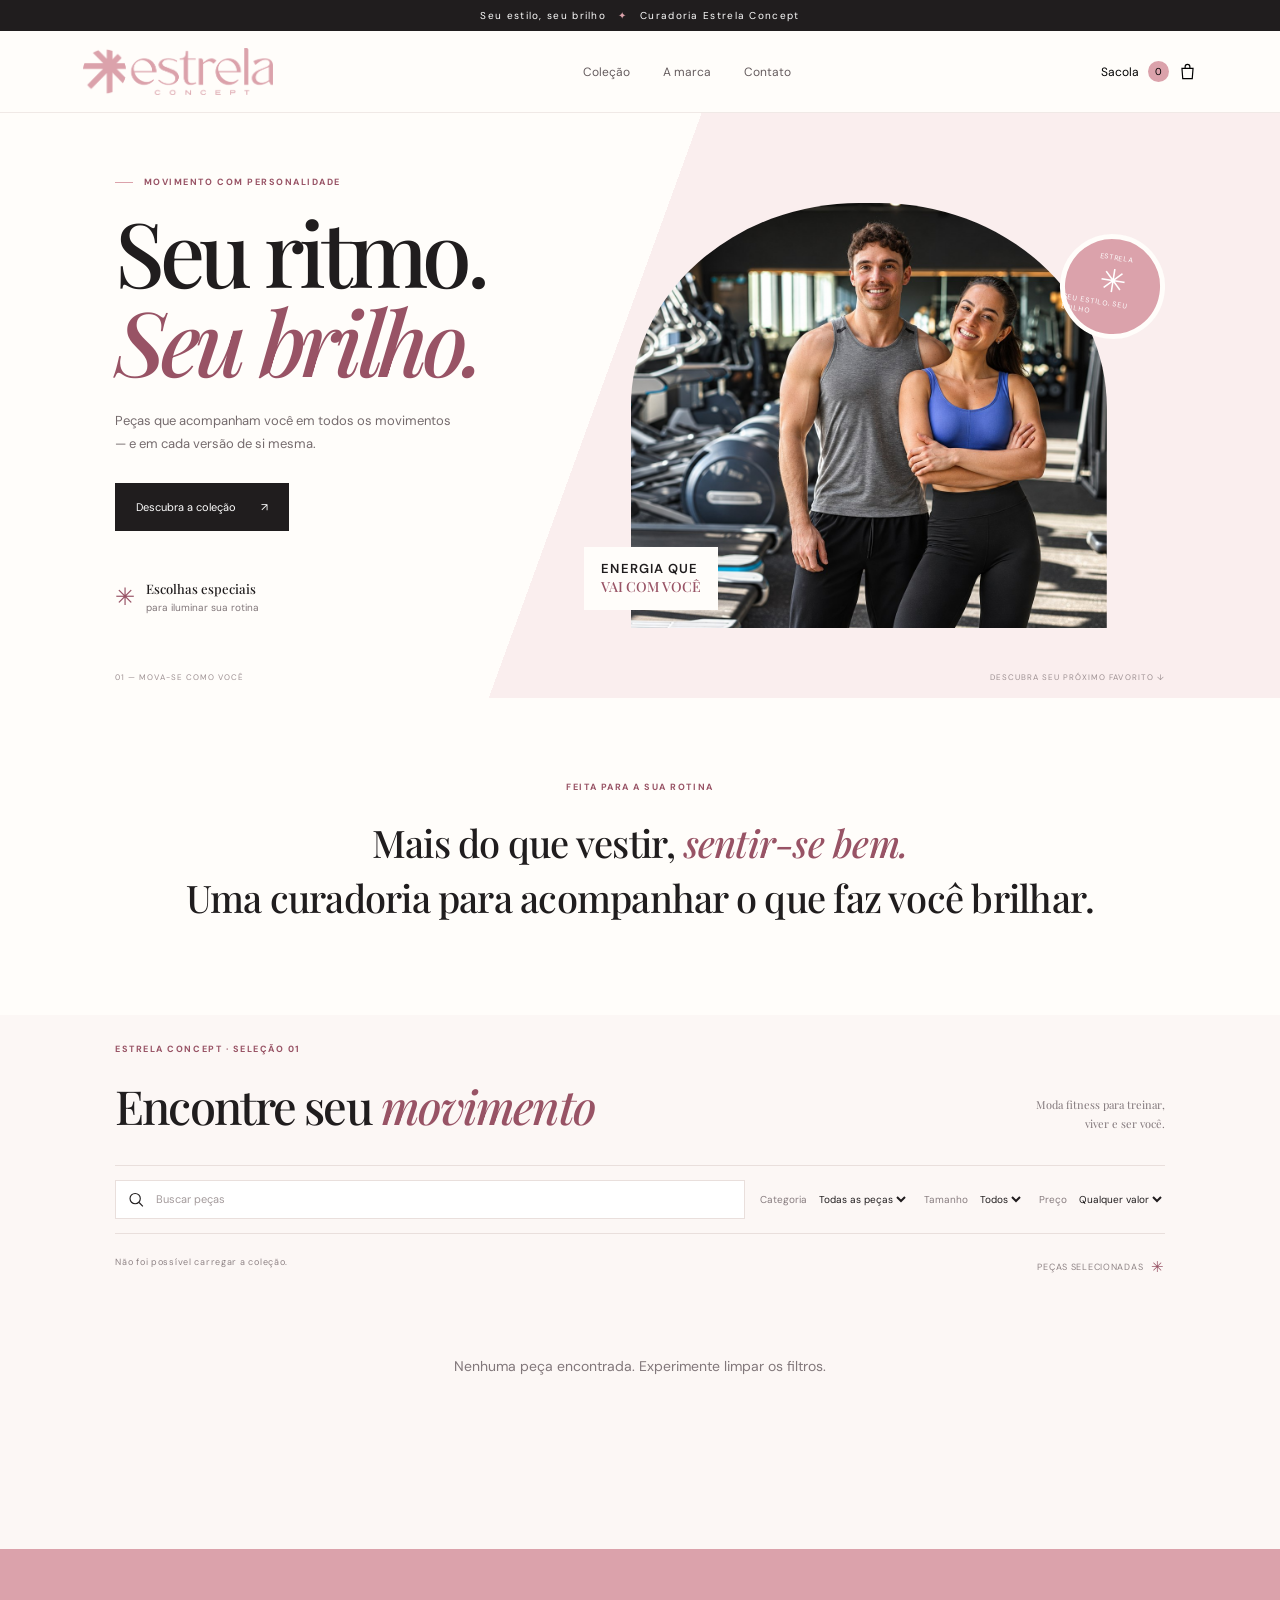
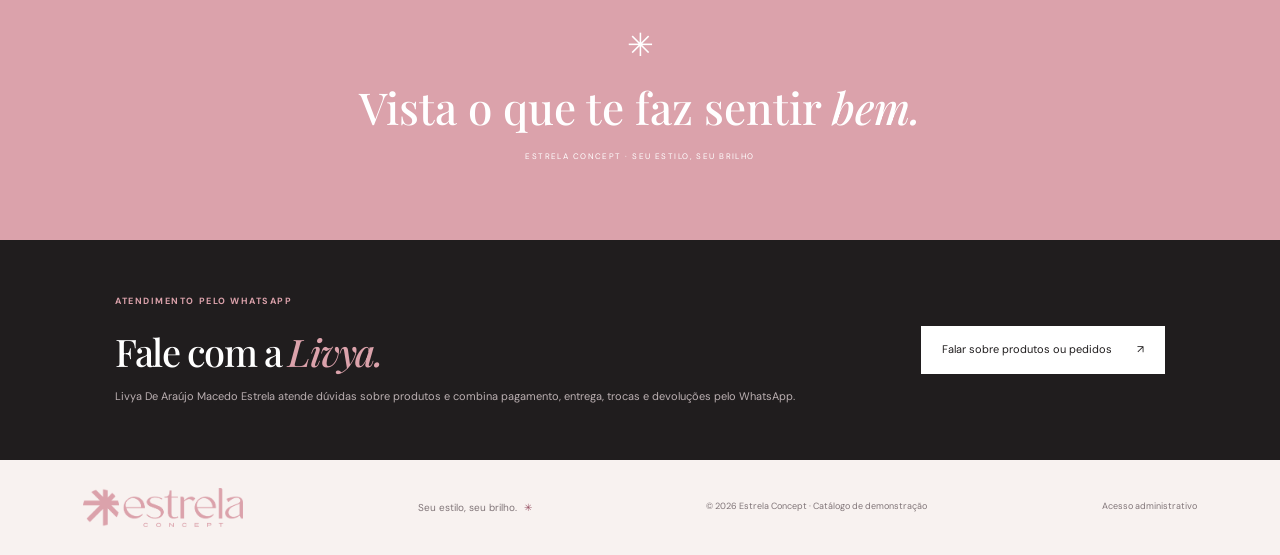
==== commit 1e182799: "Add discreet admin access link in footer" ====
--- a/index.html
+++ b/index.html
@@ -70,7 +70,7 @@
     <section class="contact section-wrap" id="contato"><div><p class="eyebrow">ATENDIMENTO PELO WHATSAPP</p><h2>Fale com a <em>Livya.</em></h2><p>Livya De Araújo Macedo Estrela atende dúvidas sobre produtos e combina pagamento, entrega, trocas e devoluções pelo WhatsApp.</p></div><a class="button button-light" id="contact-link" target="_blank" rel="noreferrer">Falar sobre produtos ou pedidos <span>↗</span></a></section>
   </main>
 
-  <footer><a class="brand brand-footer" href="/" aria-label="Estrela Concept — início"><img class="brand-logo" src="/static/brand-horizontal.png" alt=""></a><span>Seu estilo, seu brilho. <span class="footer-star">✳︎</span></span><small>© 2026 Estrela Concept · Catálogo de demonstração</small></footer>
+  <footer><a class="brand brand-footer" href="/" aria-label="Estrela Concept — início"><img class="brand-logo" src="/static/brand-horizontal.png" alt=""></a><span>Seu estilo, seu brilho. <span class="footer-star">✳︎</span></span><small>© 2026 Estrela Concept · Catálogo de demonstração</small><a class="admin-access" href="/admin">Acesso administrativo</a></footer>
 
   <div class="overlay" id="overlay" hidden></div>
   <aside class="cart-panel" id="cart-panel" aria-labelledby="cart-title" aria-modal="true" role="dialog" tabindex="-1" hidden>
--- a/static/styles.css
+++ b/static/styles.css
@@ -100,6 +100,9 @@
 .brand-footer .brand-logo { width: 160px; }
 .footer-star { margin-left: 4px; color: var(--pink-dark); }
 footer small { font-size: 9px; }
+.admin-access { color: inherit; font-size: 9px; text-decoration: none; }
+.admin-access:hover, .admin-access:focus-visible { color: var(--pink-dark); text-decoration: underline; }
+.admin-access:focus-visible { outline: 2px solid currentColor; outline-offset: 4px; }
 .overlay { position: fixed; inset: 0; z-index: 8; background: #1f181861; }
 .cart-panel { position: fixed; top: env(safe-area-inset-top); right: 0; bottom: env(safe-area-inset-bottom); z-index: 9; width: min(430px,100%); padding: 28px; display: flex; flex-direction: column; background: var(--paper); box-shadow: -15px 0 45px #1e13101a; }
 .cart-head { padding-bottom: 21px; display: flex; align-items: flex-start; justify-content: space-between; border-bottom: 1px solid var(--line); }
@@ -341,7 +344,6 @@
 .product-image-item small { color: var(--muted); font-size: 9px; }
 .product-image-item button { width: 30px; height: 30px; border: 1px solid var(--line); background: white; cursor: pointer; }
 .product-image-item button:disabled { opacity: .35; cursor: default; }
-.new-image-list .product-image-item { grid-template-columns: 42px minmax(0,1fr) 32px 32px 32px; }
 .image-list-empty { margin: 0; color: var(--muted); font-size: 10px; }
 .admin-submit { width: 100%; }
 .admin-auth { min-height: calc(100vh - 76px); display: grid; place-items: center; padding: 35px 16px; }
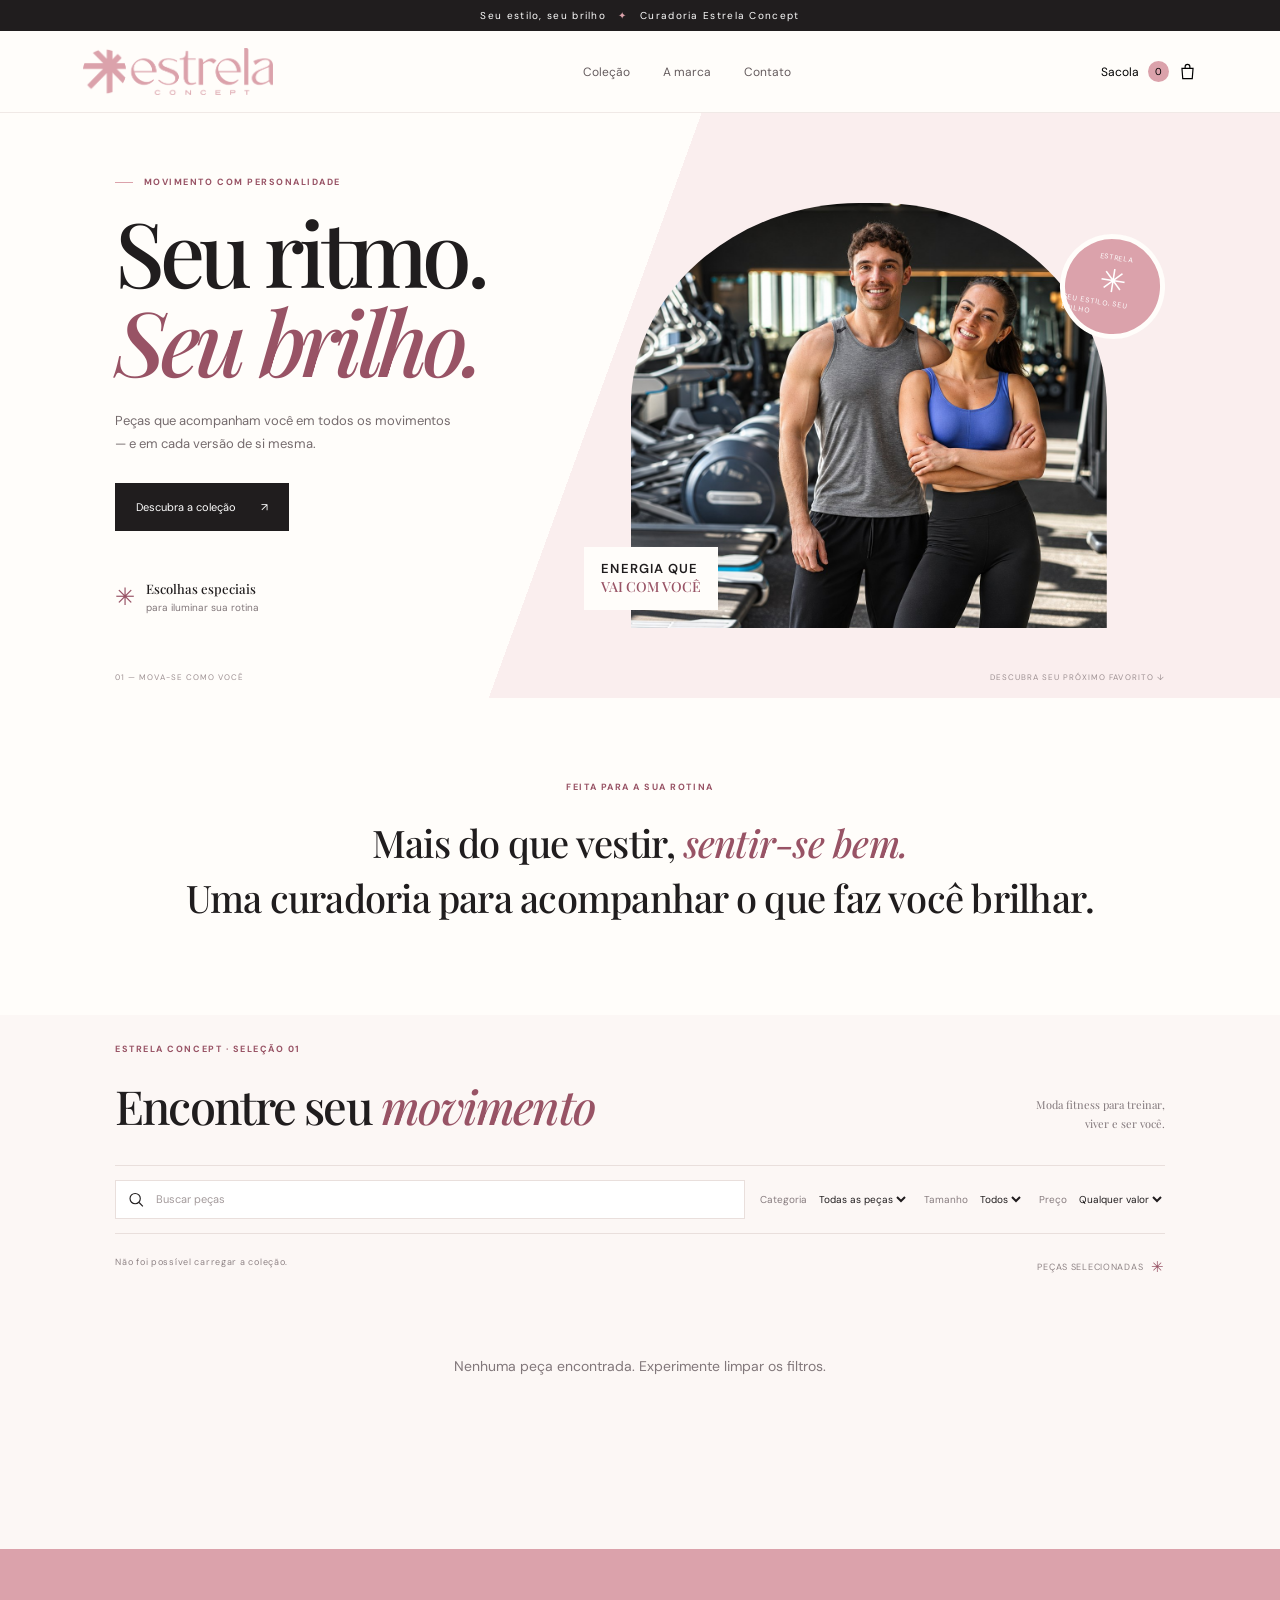
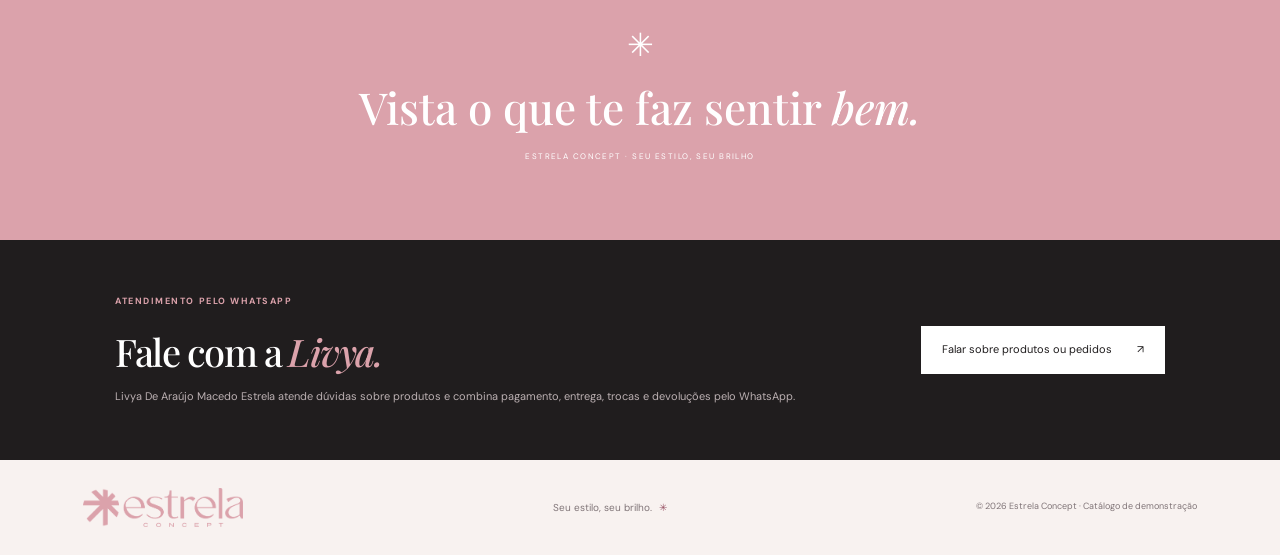
==== commit 55d87bee: "Remove public admin link from storefront" ====
--- a/index.html
+++ b/index.html
@@ -70,7 +70,7 @@
     <section class="contact section-wrap" id="contato"><div><p class="eyebrow">ATENDIMENTO PELO WHATSAPP</p><h2>Fale com a <em>Livya.</em></h2><p>Livya De Araújo Macedo Estrela atende dúvidas sobre produtos e combina pagamento, entrega, trocas e devoluções pelo WhatsApp.</p></div><a class="button button-light" id="contact-link" target="_blank" rel="noreferrer">Falar sobre produtos ou pedidos <span>↗</span></a></section>
   </main>
 
-  <footer><a class="brand brand-footer" href="/" aria-label="Estrela Concept — início"><img class="brand-logo" src="/static/brand-horizontal.png" alt=""></a><span>Seu estilo, seu brilho. <span class="footer-star">✳︎</span></span><small>© 2026 Estrela Concept · Catálogo de demonstração</small><a class="admin-access" href="/admin">Acesso administrativo</a></footer>
+  <footer><a class="brand brand-footer" href="/" aria-label="Estrela Concept — início"><img class="brand-logo" src="/static/brand-horizontal.png" alt=""></a><span>Seu estilo, seu brilho. <span class="footer-star">✳︎</span></span><small>© 2026 Estrela Concept · Catálogo de demonstração</small></footer>
 
   <div class="overlay" id="overlay" hidden></div>
   <aside class="cart-panel" id="cart-panel" aria-labelledby="cart-title" aria-modal="true" role="dialog" tabindex="-1" hidden>
--- a/static/styles.css
+++ b/static/styles.css
@@ -100,9 +100,6 @@
 .brand-footer .brand-logo { width: 160px; }
 .footer-star { margin-left: 4px; color: var(--pink-dark); }
 footer small { font-size: 9px; }
-.admin-access { color: inherit; font-size: 9px; text-decoration: none; }
-.admin-access:hover, .admin-access:focus-visible { color: var(--pink-dark); text-decoration: underline; }
-.admin-access:focus-visible { outline: 2px solid currentColor; outline-offset: 4px; }
 .overlay { position: fixed; inset: 0; z-index: 8; background: #1f181861; }
 .cart-panel { position: fixed; top: env(safe-area-inset-top); right: 0; bottom: env(safe-area-inset-bottom); z-index: 9; width: min(430px,100%); padding: 28px; display: flex; flex-direction: column; background: var(--paper); box-shadow: -15px 0 45px #1e13101a; }
 .cart-head { padding-bottom: 21px; display: flex; align-items: flex-start; justify-content: space-between; border-bottom: 1px solid var(--line); }
@@ -196,10 +193,11 @@
   .hero-note { margin-top: 20px; }
   .hero-note > span { font-size: 21px; }
   .hero-note p { font-size: 12px; }
-  .hero-art { height: clamp(250px,72vw,310px); margin: 16px 0 18px 5%; }
-  .hero-image { inset: 0 9% 0 8%; }
-  .hero-stamp { top: 15px; right: 3%; }
-  .hero-caption { bottom: 8px; left: 0; padding: 11px 13px; font-size: 10px; }
+  .hero-art { height: clamp(250px,68vw,300px); margin: 20px 0 22px 2%; }
+  .hero-image { inset: 0 9% 38px 5%; width: 86%; height: calc(100% - 38px); object-position: center 40%; }
+  .hero-stamp { top: -12px; right: 2%; width: 68px; height: 68px; border-width: 4px; font-size: 5px; }
+  .hero-stamp b { font-size: 19px; }
+  .hero-caption { position: relative; bottom: auto; left: auto; display: inline-block; margin: 8px 0 0; padding: 9px 12px; font-size: 9px; }
   .hero-bottom { right: 7%; left: 7%; bottom: 12px; gap: 12px; font-size: 7px; }
   .hero-bottom span:last-child { text-align: right; }
   .intro { padding: 48px 7%; }
@@ -354,6 +352,7 @@
 .admin-auth input { width: 100%; padding: 12px; border: 1px solid var(--line); background: white; color: var(--ink); }
 .admin-auth .form-error { margin: 0; }
 .admin-auth .button { width: 100%; }
+.admin-auth .auth-link { justify-self: center; border: 0; padding: 4px; background: transparent; color: var(--pink-dark); font: inherit; font-size: 11px; text-decoration: underline; cursor: pointer; }
 @media(max-width:700px) {
   .admin-main { padding: 35px 16px 65px; }
   .admin-header { padding: 0 16px; }
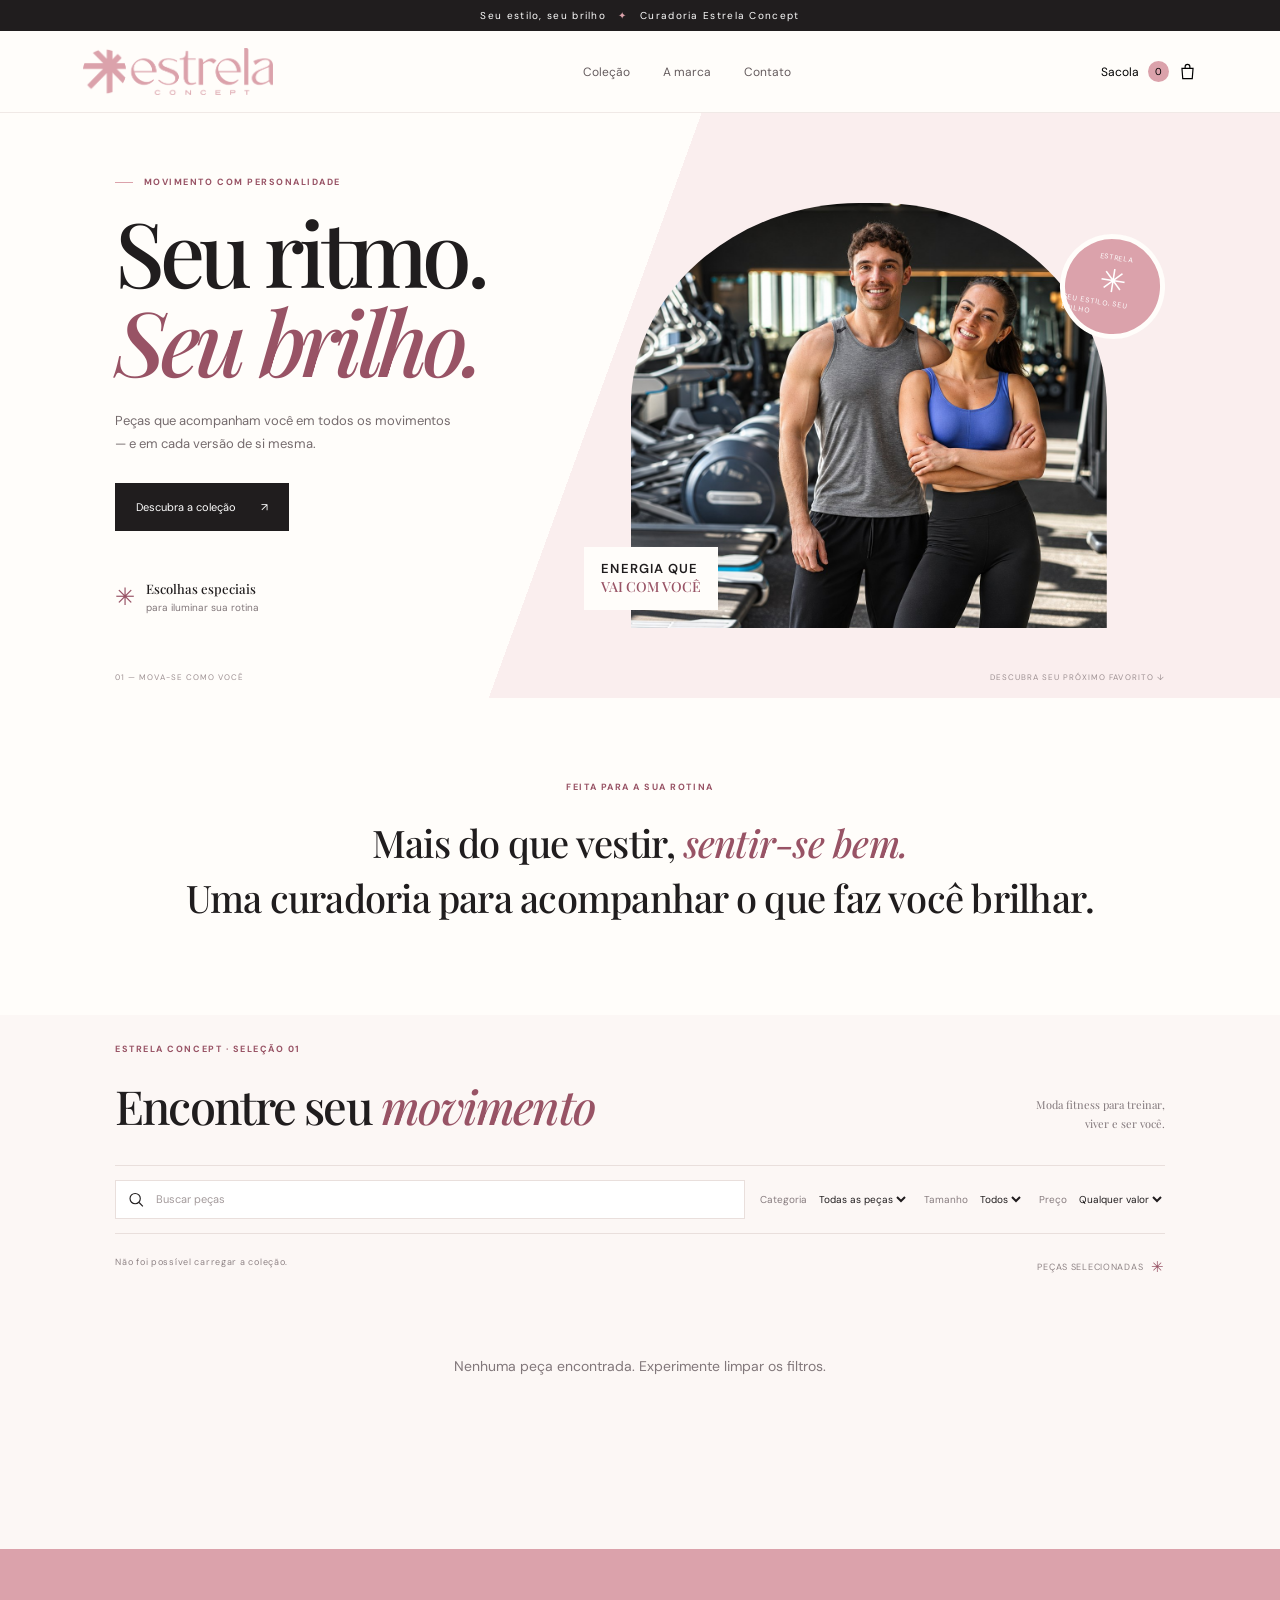
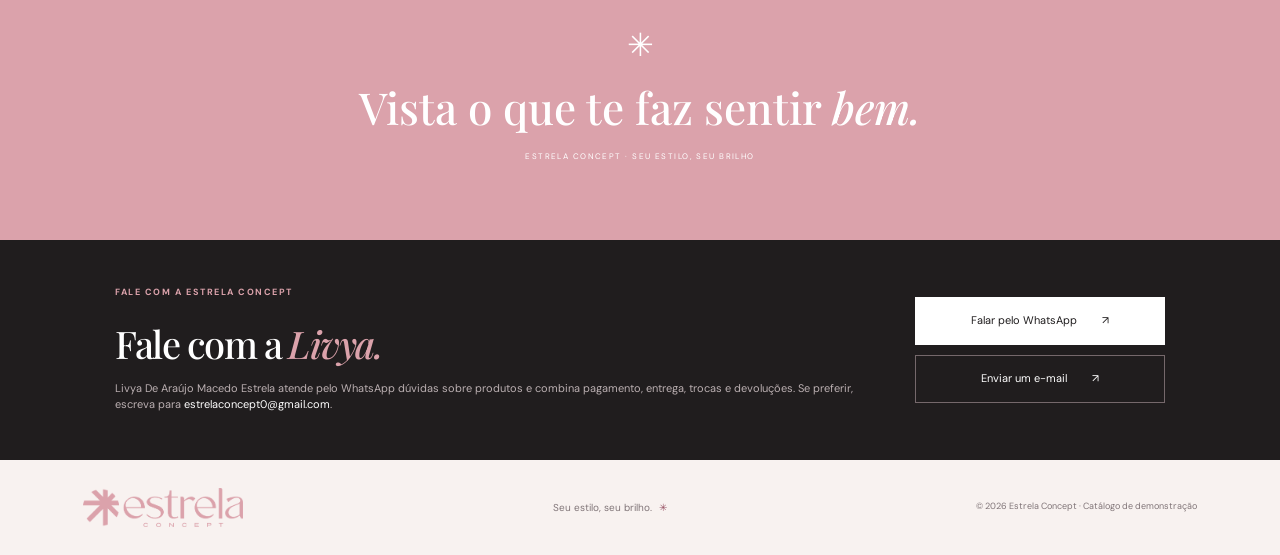
==== commit 451c720c: "Add store email contact and protected SMTP test" ====
--- a/index.html
+++ b/index.html
@@ -67,7 +67,7 @@
     <section class="brand-note">
       <div class="note-symbol" aria-hidden="true">✳︎</div><p>Vista o que te faz sentir <em>bem.</em></p><span>ESTRELA CONCEPT · SEU ESTILO, SEU BRILHO</span>
     </section>
-    <section class="contact section-wrap" id="contato"><div><p class="eyebrow">ATENDIMENTO PELO WHATSAPP</p><h2>Fale com a <em>Livya.</em></h2><p>Livya De Araújo Macedo Estrela atende dúvidas sobre produtos e combina pagamento, entrega, trocas e devoluções pelo WhatsApp.</p></div><a class="button button-light" id="contact-link" target="_blank" rel="noreferrer">Falar sobre produtos ou pedidos <span>↗</span></a></section>
+    <section class="contact section-wrap" id="contato"><div><p class="eyebrow">FALE COM A ESTRELA CONCEPT</p><h2>Fale com a <em>Livya.</em></h2><p>Livya De Araújo Macedo Estrela atende pelo WhatsApp dúvidas sobre produtos e combina pagamento, entrega, trocas e devoluções. Se preferir, escreva para <a class="contact-email-inline" href="mailto:estrelaconcept0@gmail.com">estrelaconcept0@gmail.com</a>.</p></div><div class="contact-actions"><a class="button button-light" id="contact-link" target="_blank" rel="noreferrer">Falar pelo WhatsApp <span>↗</span></a><a class="button contact-email" href="mailto:estrelaconcept0@gmail.com?subject=Contato%20Estrela%20Concept">Enviar um e-mail <span>↗</span></a></div></section>
   </main>
 
   <footer><a class="brand brand-footer" href="/" aria-label="Estrela Concept — início"><img class="brand-logo" src="/static/brand-horizontal.png" alt=""></a><span>Seu estilo, seu brilho. <span class="footer-star">✳︎</span></span><small>© 2026 Estrela Concept · Catálogo de demonstração</small></footer>
--- a/static/styles.css
+++ b/static/styles.css
@@ -94,6 +94,13 @@
 .contact h2 { font-size: 38px; }
 .contact h2 em { color: var(--pink); }
 .contact > div > p:last-child { margin-bottom: 0; color: #bbb0b2; font-size: 11px; }
+.contact-email-inline { color: white; text-underline-offset: 3px; }
+.contact-actions { display: grid; min-width: 250px; gap: 10px; }
+.contact-email { border: 1px solid #75686b; background: transparent; color: white; }
+.contact-email:hover { border-color: var(--pink); color: var(--ink); }
+.order-tools { display: flex; align-items: center; gap: 12px; }
+.button-outline { border: 1px solid var(--line); background: white; color: var(--ink); }
+.button-outline:hover { border-color: var(--pink-dark); color: var(--pink-dark); }
 .button-light { background: white; color: var(--ink); }
 .button-light:hover { background: var(--pink); }
 footer { padding: 28px 6.5% calc(28px + env(safe-area-inset-bottom)); display: flex; align-items: center; justify-content: space-between; gap: 20px; background: #f8f2f0; color: #807578; font-size: 10px; }
@@ -229,7 +236,9 @@
   .brand-note { padding: 48px 18px; }
   .brand-note p { font-size: clamp(27px,7.2vw,36px); line-height: 1.2; }
   .contact { padding-top: 40px; padding-bottom: 40px; display: block; }
-  .contact .button { margin-top: 22px; }
+  .contact-actions { margin-top: 22px; }
+  .contact-actions .button { width: 100%; }
+  .order-tools { width: 100%; flex-wrap: wrap; }
   .contact h2 { font-size: clamp(31px,8vw,36px); }
   footer { align-items: flex-start; flex-direction: column; gap: 10px; padding: 20px 5% calc(20px + env(safe-area-inset-bottom)); }
   footer > span { display: block; }
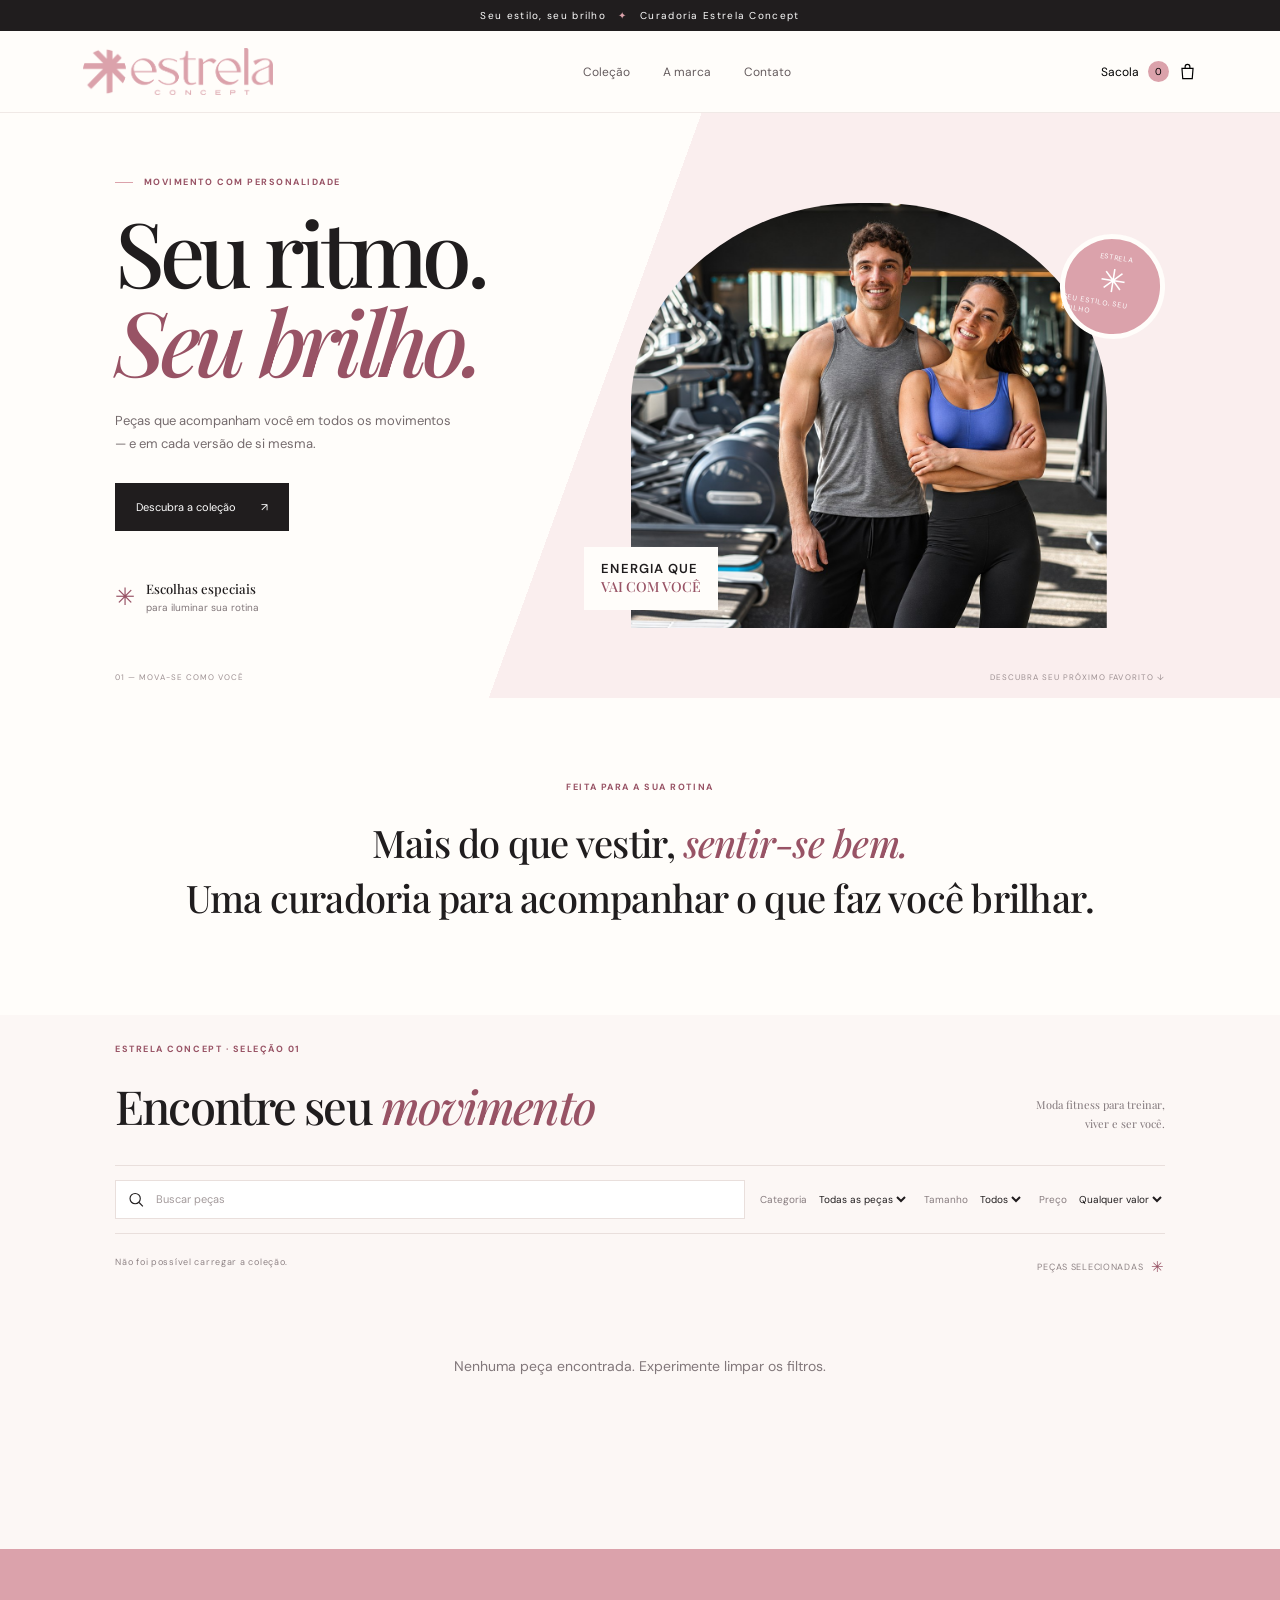
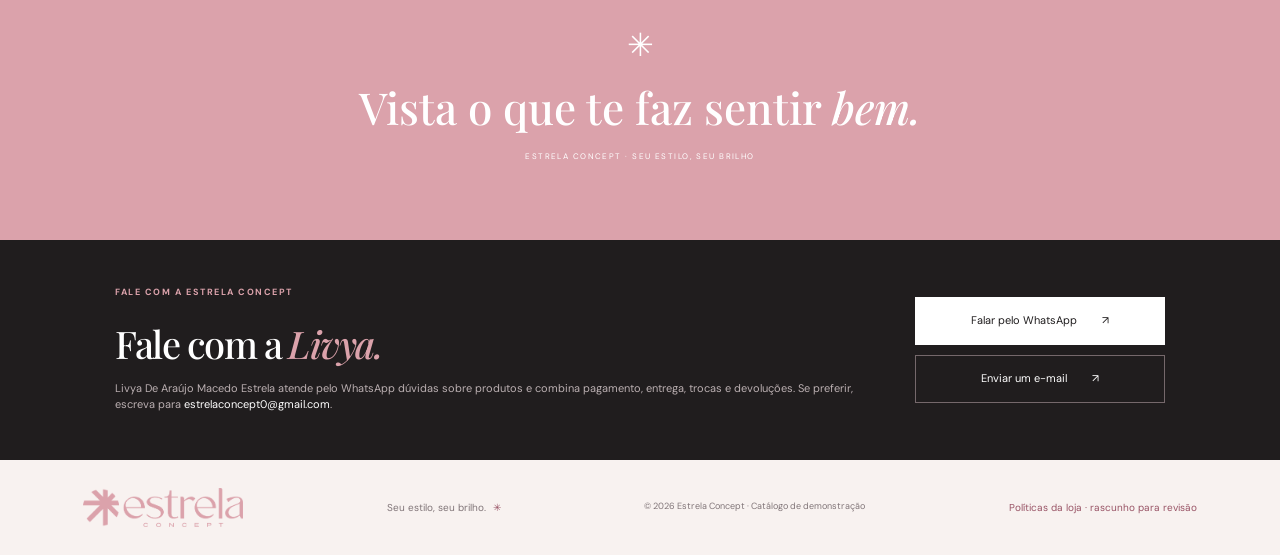
==== commit 636ac5d3: "Add policy drafts and encrypted Supabase backup workflow" ====
--- a/index.html
+++ b/index.html
@@ -70,7 +70,7 @@
     <section class="contact section-wrap" id="contato"><div><p class="eyebrow">FALE COM A ESTRELA CONCEPT</p><h2>Fale com a <em>Livya.</em></h2><p>Livya De Araújo Macedo Estrela atende pelo WhatsApp dúvidas sobre produtos e combina pagamento, entrega, trocas e devoluções. Se preferir, escreva para <a class="contact-email-inline" href="mailto:estrelaconcept0@gmail.com">estrelaconcept0@gmail.com</a>.</p></div><div class="contact-actions"><a class="button button-light" id="contact-link" target="_blank" rel="noreferrer">Falar pelo WhatsApp <span>↗</span></a><a class="button contact-email" href="mailto:estrelaconcept0@gmail.com?subject=Contato%20Estrela%20Concept">Enviar um e-mail <span>↗</span></a></div></section>
   </main>
 
-  <footer><a class="brand brand-footer" href="/" aria-label="Estrela Concept — início"><img class="brand-logo" src="/static/brand-horizontal.png" alt=""></a><span>Seu estilo, seu brilho. <span class="footer-star">✳︎</span></span><small>© 2026 Estrela Concept · Catálogo de demonstração</small></footer>
+  <footer><a class="brand brand-footer" href="/" aria-label="Estrela Concept — início"><img class="brand-logo" src="/static/brand-horizontal.png" alt=""></a><span>Seu estilo, seu brilho. <span class="footer-star">✳︎</span></span><small>© 2026 Estrela Concept · Catálogo de demonstração</small><a class="footer-policy-link" href="/politicas">Políticas da loja · rascunho para revisão</a></footer>
 
   <div class="overlay" id="overlay" hidden></div>
   <aside class="cart-panel" id="cart-panel" aria-labelledby="cart-title" aria-modal="true" role="dialog" tabindex="-1" hidden>
--- a/static/styles.css
+++ b/static/styles.css
@@ -98,15 +98,33 @@
 .contact-actions { display: grid; min-width: 250px; gap: 10px; }
 .contact-email { border: 1px solid #75686b; background: transparent; color: white; }
 .contact-email:hover { border-color: var(--pink); color: var(--ink); }
-.order-tools { display: flex; align-items: center; gap: 12px; }
-.button-outline { border: 1px solid var(--line); background: white; color: var(--ink); }
-.button-outline:hover { border-color: var(--pink-dark); color: var(--pink-dark); }
 .button-light { background: white; color: var(--ink); }
 .button-light:hover { background: var(--pink); }
 footer { padding: 28px 6.5% calc(28px + env(safe-area-inset-bottom)); display: flex; align-items: center; justify-content: space-between; gap: 20px; background: #f8f2f0; color: #807578; font-size: 10px; }
 .brand-footer .brand-logo { width: 160px; }
 .footer-star { margin-left: 4px; color: var(--pink-dark); }
 footer small { font-size: 9px; }
+.footer-policy-link { color: var(--pink-dark); font-size: 10px; text-underline-offset: 3px; }
+.policy-header { min-height: 82px; padding: 0 6.5%; display: flex; align-items: center; justify-content: space-between; border-bottom: 1px solid var(--line); }
+.policy-back { color: var(--pink-dark); font-size: 12px; }
+.policy-main { width: min(820px, 100% - 40px); margin: 72px auto 90px; }
+.policy-main > h1 { margin: 0 0 22px; font: 500 clamp(40px,7vw,68px)/1.03 var(--serif); letter-spacing: -.045em; }
+.policy-main > h1 em { color: var(--pink-dark); }
+.policy-draft { padding: 16px 18px; border-left: 3px solid var(--pink-dark); background: #faeeee; color: #655c5e; font-size: 12px; line-height: 1.7; }
+.policy-draft strong { color: var(--ink); }
+.policy-index { display: flex; flex-wrap: wrap; gap: 10px 22px; padding: 22px 0; border-bottom: 1px solid var(--line); }
+.policy-index a, .policy-section a { color: var(--pink-dark); text-decoration: underline; text-underline-offset: 3px; }
+.policy-index a { font-size: 12px; }
+.policy-section { padding: 38px 0; border-bottom: 1px solid var(--line); scroll-margin-top: 24px; }
+.policy-section .eyebrow { margin: 0 0 8px; }
+.policy-section h2 { margin: 0 0 18px; font: 500 clamp(27px,5vw,38px)/1.15 var(--serif); }
+.policy-section h3 { margin: 25px 0 7px; font-size: 14px; }
+.policy-section p { color: #655c5e; font-size: 13px; line-height: 1.85; }
+.policy-section p strong { color: var(--ink); }
+.policy-section .policy-source { font-size: 11px; }
+.policy-updated { margin-top: 26px; color: var(--muted); font-size: 10px; }
+.policy-page > footer { flex-wrap: wrap; }
+.policy-page > footer .footer-policy-link { display: none; }
 .overlay { position: fixed; inset: 0; z-index: 8; background: #1f181861; }
 .cart-panel { position: fixed; top: env(safe-area-inset-top); right: 0; bottom: env(safe-area-inset-bottom); z-index: 9; width: min(430px,100%); padding: 28px; display: flex; flex-direction: column; background: var(--paper); box-shadow: -15px 0 45px #1e13101a; }
 .cart-head { padding-bottom: 21px; display: flex; align-items: flex-start; justify-content: space-between; border-bottom: 1px solid var(--line); }
@@ -238,7 +256,6 @@
   .contact { padding-top: 40px; padding-bottom: 40px; display: block; }
   .contact-actions { margin-top: 22px; }
   .contact-actions .button { width: 100%; }
-  .order-tools { width: 100%; flex-wrap: wrap; }
   .contact h2 { font-size: clamp(31px,8vw,36px); }
   footer { align-items: flex-start; flex-direction: column; gap: 10px; padding: 20px 5% calc(20px + env(safe-area-inset-bottom)); }
   footer > span { display: block; }
@@ -387,3 +404,13 @@
   .admin-header .brand-logo { width: 115px; }
   .admin-header .button { padding: 8px; font-size: 9px; }
 }
+@media(max-width:520px) {
+  .policy-header { min-height: 68px; padding: 0 5%; }
+  .policy-header .brand-logo { width: min(145px,100%); }
+  .policy-back { font-size: 11px; }
+  .policy-main { width: calc(100% - 36px); margin: 44px auto 60px; }
+  .policy-index { gap: 10px 16px; }
+  .policy-index a { font-size: 11px; }
+  .policy-section { padding: 30px 0; }
+  .policy-page > footer { flex-direction: column; align-items: flex-start; }
+}
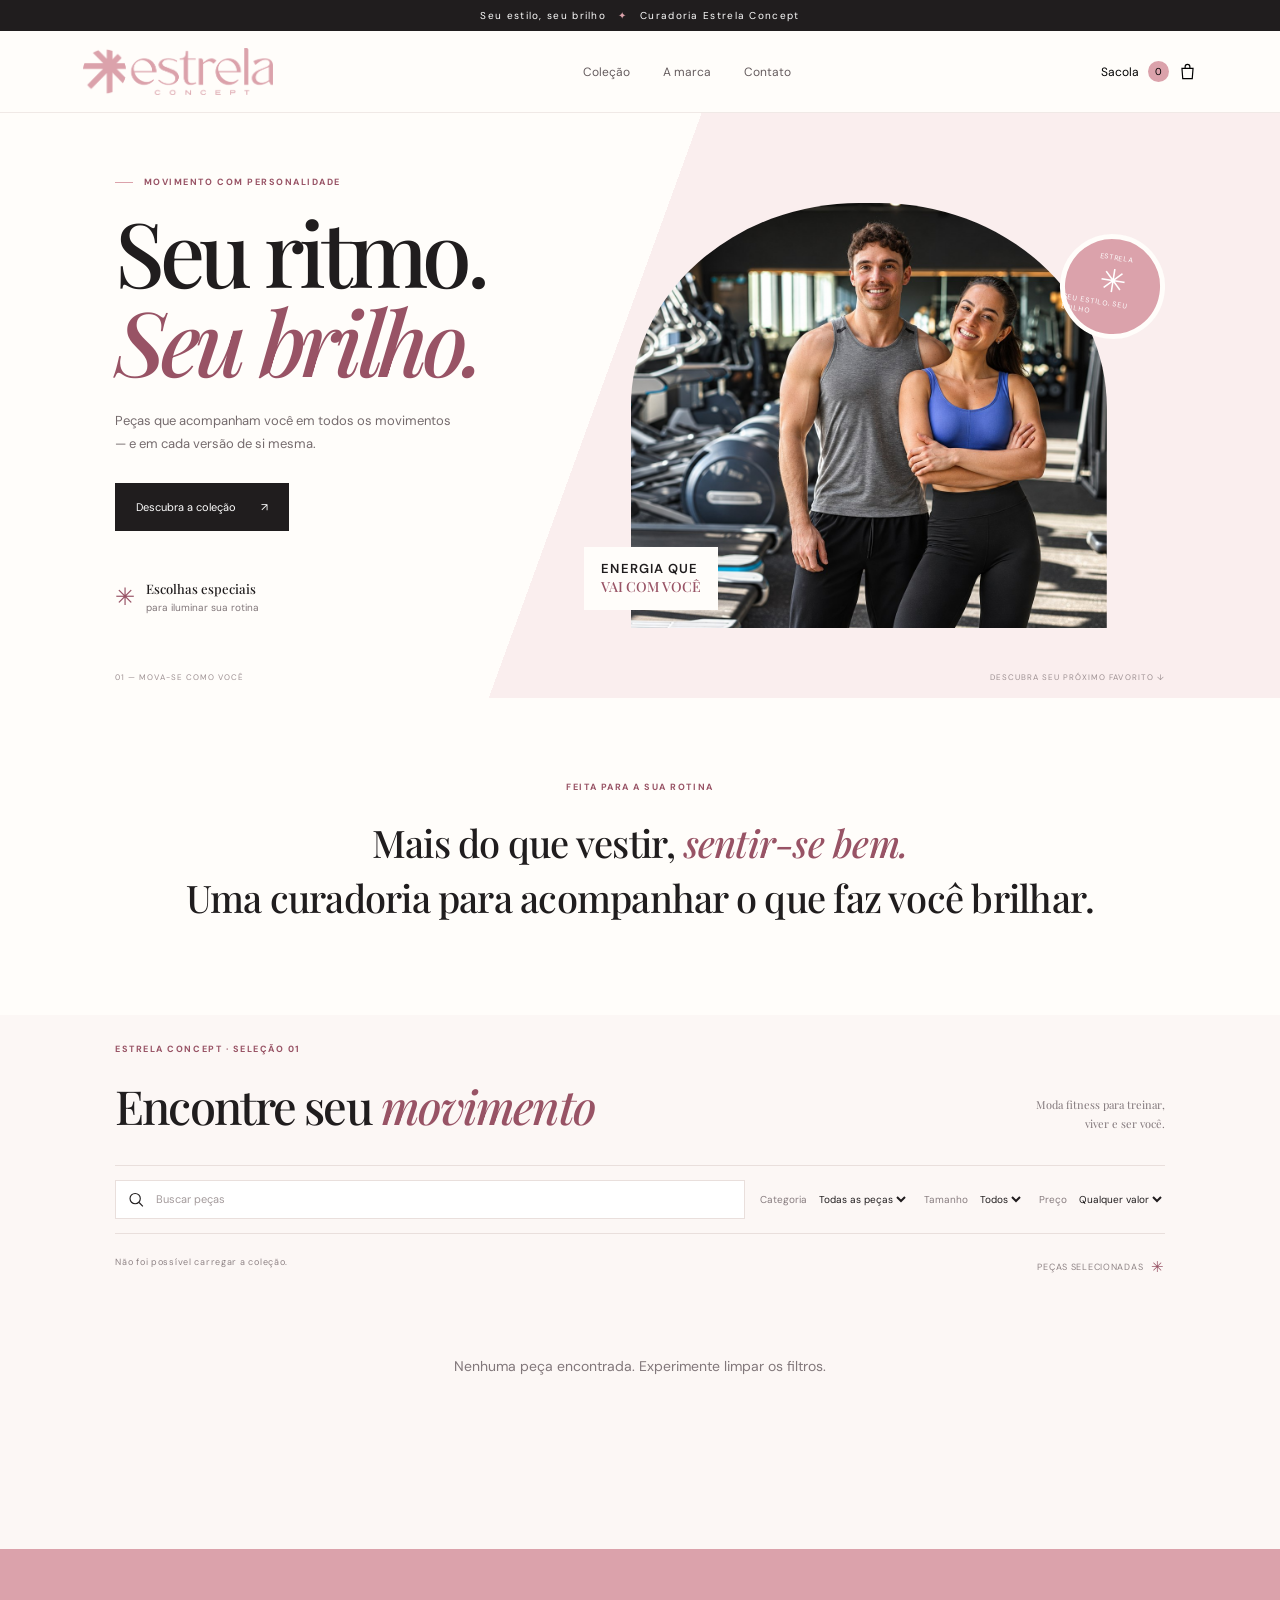
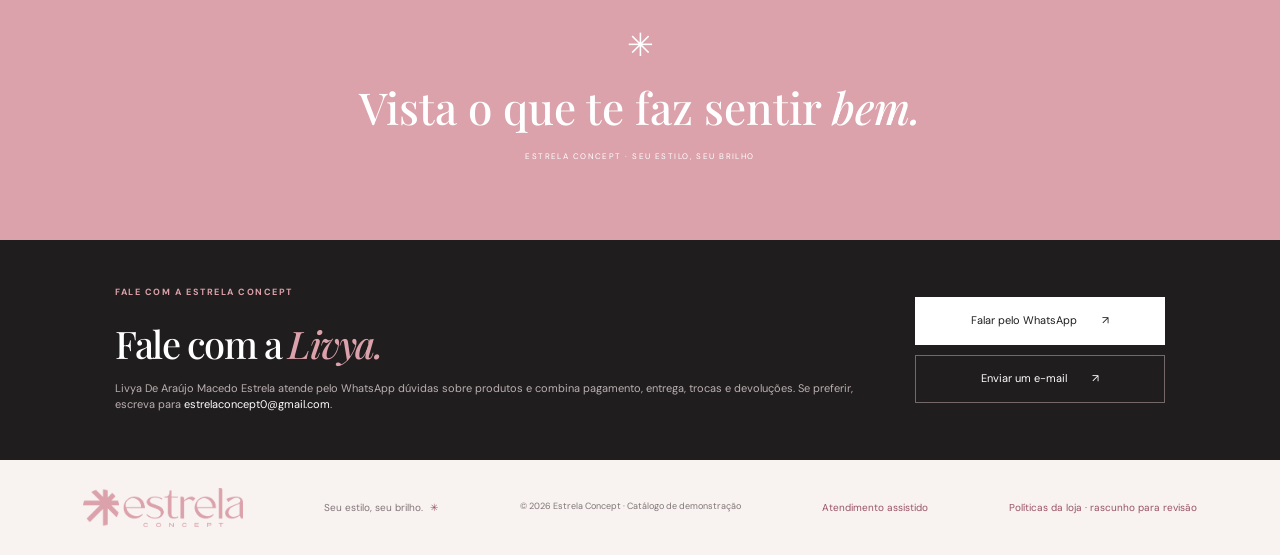
==== commit fc48eba1: "Add academic product assistant with semantic search" ====
--- a/index.html
+++ b/index.html
@@ -70,7 +70,7 @@
     <section class="contact section-wrap" id="contato"><div><p class="eyebrow">FALE COM A ESTRELA CONCEPT</p><h2>Fale com a <em>Livya.</em></h2><p>Livya De Araújo Macedo Estrela atende pelo WhatsApp dúvidas sobre produtos e combina pagamento, entrega, trocas e devoluções. Se preferir, escreva para <a class="contact-email-inline" href="mailto:estrelaconcept0@gmail.com">estrelaconcept0@gmail.com</a>.</p></div><div class="contact-actions"><a class="button button-light" id="contact-link" target="_blank" rel="noreferrer">Falar pelo WhatsApp <span>↗</span></a><a class="button contact-email" href="mailto:estrelaconcept0@gmail.com?subject=Contato%20Estrela%20Concept">Enviar um e-mail <span>↗</span></a></div></section>
   </main>
 
-  <footer><a class="brand brand-footer" href="/" aria-label="Estrela Concept — início"><img class="brand-logo" src="/static/brand-horizontal.png" alt=""></a><span>Seu estilo, seu brilho. <span class="footer-star">✳︎</span></span><small>© 2026 Estrela Concept · Catálogo de demonstração</small><a class="footer-policy-link" href="/politicas">Políticas da loja · rascunho para revisão</a></footer>
+  <footer><a class="brand brand-footer" href="/" aria-label="Estrela Concept — início"><img class="brand-logo" src="/static/brand-horizontal.png" alt=""></a><span>Seu estilo, seu brilho. <span class="footer-star">✳︎</span></span><small>© 2026 Estrela Concept · Catálogo de demonstração</small><a class="footer-policy-link" href="/assistente">Atendimento assistido</a><a class="footer-policy-link" href="/politicas">Políticas da loja · rascunho para revisão</a></footer>
 
   <div class="overlay" id="overlay" hidden></div>
   <aside class="cart-panel" id="cart-panel" aria-labelledby="cart-title" aria-modal="true" role="dialog" tabindex="-1" hidden>
--- a/static/styles.css
+++ b/static/styles.css
@@ -110,8 +110,9 @@
 .policy-main { width: min(820px, 100% - 40px); margin: 72px auto 90px; }
 .policy-main > h1 { margin: 0 0 22px; font: 500 clamp(40px,7vw,68px)/1.03 var(--serif); letter-spacing: -.045em; }
 .policy-main > h1 em { color: var(--pink-dark); }
-.policy-draft { padding: 16px 18px; border-left: 3px solid var(--pink-dark); background: #faeeee; color: #655c5e; font-size: 12px; line-height: 1.7; }
-.policy-draft strong { color: var(--ink); }
+.policy-notice { padding: 16px 18px; border-left: 3px solid var(--pink-dark); background: #faeeee; color: #655c5e; font-size: 12px; line-height: 1.7; }
+.policy-notice strong { color: var(--ink); }
+.policy-notice a { color: var(--pink-dark); text-underline-offset: 3px; }
 .policy-index { display: flex; flex-wrap: wrap; gap: 10px 22px; padding: 22px 0; border-bottom: 1px solid var(--line); }
 .policy-index a, .policy-section a { color: var(--pink-dark); text-decoration: underline; text-underline-offset: 3px; }
 .policy-index a { font-size: 12px; }
@@ -300,6 +301,15 @@
 .admin-notice { min-height: 20px; margin: 18px 0 10px; color: #568266; font-size: 12px; }
 .admin-notice.error, .form-error { color: #ad364f; }
 .admin-metrics { display: grid; grid-template-columns: repeat(4,minmax(0,1fr)); gap: 14px; margin: 20px 0 34px; }
+.top-viewed-section { max-width: 720px; padding: 0 0 28px; }
+.top-viewed-section .admin-section-heading { margin-bottom: 10px; }
+.top-viewed-list { display: grid; gap: 0; margin: 0; padding: 0; list-style: none; border: 1px solid var(--line); background: #fff; }
+.top-viewed-list li { display: flex; justify-content: space-between; gap: 16px; padding: 12px 16px; border-bottom: 1px solid var(--line); color: var(--muted); font-size: 12px; }
+.top-viewed-list li:last-child { border-bottom: 0; }
+.top-viewed-list strong { color: var(--ink); font-weight: 500; white-space: nowrap; }
+.assistant-admin-section { max-width: 720px; padding: 0 0 28px; }
+.assistant-admin-section .admin-footnote { margin: 0; }
+.assistant-admin-section button:disabled { opacity: .55; cursor: not-allowed; }
 .metric-card { padding: 22px; border: 1px solid var(--line); background: white; }
 .metric-card span { display: block; color: var(--muted); font-size: 11px; }
 .metric-card strong { display: block; margin-top: 13px; font: 500 clamp(19px,3vw,27px) var(--serif); }
@@ -414,3 +424,41 @@
   .policy-section { padding: 30px 0; }
   .policy-page > footer { flex-direction: column; align-items: flex-start; }
 }
+
+/* Atendimento assistido */
+.sr-only { position: absolute; width: 1px; height: 1px; padding: 0; margin: -1px; overflow: hidden; clip: rect(0,0,0,0); white-space: nowrap; border: 0; }
+.assistant-page { min-height: 100vh; background: var(--paper); }
+.assistant-header { min-height: 78px; display: flex; align-items: center; justify-content: space-between; gap: 20px; padding: 0 max(5%,calc((100vw - 1180px)/2)); border-bottom: 1px solid var(--line); background: #fff; }
+.assistant-header .brand-logo { width: 190px; }
+.assistant-header a:last-child { color: var(--pink-dark); font-size: 12px; }
+.assistant-main { width: min(850px,calc(100% - 40px)); margin: 55px auto 80px; }
+.assistant-intro { margin-bottom: 28px; }
+.assistant-intro h1 { margin: 0; font: 500 clamp(36px,7vw,58px)/1.05 var(--serif); letter-spacing: -.035em; }
+.assistant-intro h1 em { color: var(--pink-dark); font-weight: 500; }
+.assistant-intro > p:last-child { max-width: 580px; color: var(--muted); line-height: 1.8; }
+.assistant-chat { min-height: 430px; display: flex; flex-direction: column; padding: clamp(16px,4vw,30px); border: 1px solid var(--line); background: #fff; box-shadow: 0 18px 55px #37252b0a; }
+.assistant-messages { flex: 1; display: flex; flex-direction: column; align-items: flex-start; gap: 14px; padding-bottom: 22px; }
+.assistant-message { max-width: min(88%,620px); padding: 15px 17px; background: #f8f1f1; color: var(--ink); font-size: 13px; line-height: 1.8; white-space: pre-wrap; overflow-wrap: anywhere; }
+.assistant-message.user { align-self: flex-end; background: var(--ink); color: white; }
+.assistant-message small { display: block; margin-top: 10px; color: var(--pink-dark); font-size: 10px; }
+.assistant-message.user small { color: #e5bac2; }
+.assistant-suggestions { display: flex; flex-wrap: wrap; gap: 8px; margin-bottom: 18px; }
+.assistant-suggestions button { border: 1px solid var(--line); border-radius: 30px; padding: 9px 13px; background: white; color: var(--ink); font: inherit; font-size: 11px; cursor: pointer; }
+.assistant-suggestions button:hover { border-color: var(--pink-dark); }
+.assistant-form { display: flex; align-items: end; gap: 10px; padding-top: 16px; border-top: 1px solid var(--line); }
+.assistant-form textarea { flex: 1; min-height: 52px; max-height: 140px; resize: vertical; padding: 14px; border: 1px solid var(--line); background: #fff; color: var(--ink); font: inherit; font-size: 13px; }
+.assistant-form button { min-height: 52px; padding: 0 22px; border: 0; background: var(--ink); color: #fff; font: inherit; font-size: 12px; cursor: pointer; }
+.assistant-form button:disabled { opacity: .55; cursor: wait; }
+.assistant-status { min-height: 18px; margin: 10px 0 0; color: var(--muted); font-size: 11px; }
+.assistant-status.error { color: #ad364f; }
+.assistant-footer { display: flex; justify-content: space-between; gap: 14px; margin-top: 20px; color: var(--muted); font-size: 10px; }
+@media(max-width:520px) {
+  .assistant-header { min-height: 68px; padding: 0 18px; }
+  .assistant-header .brand-logo { width: 145px; }
+  .assistant-main { width: calc(100% - 28px); margin: 36px auto 48px; }
+  .assistant-chat { min-height: 58vh; padding: 14px; }
+  .assistant-message { max-width: 94%; }
+  .assistant-form { align-items: stretch; flex-direction: column; }
+  .assistant-form button { min-height: 46px; }
+  .assistant-footer { flex-direction: column; }
+}
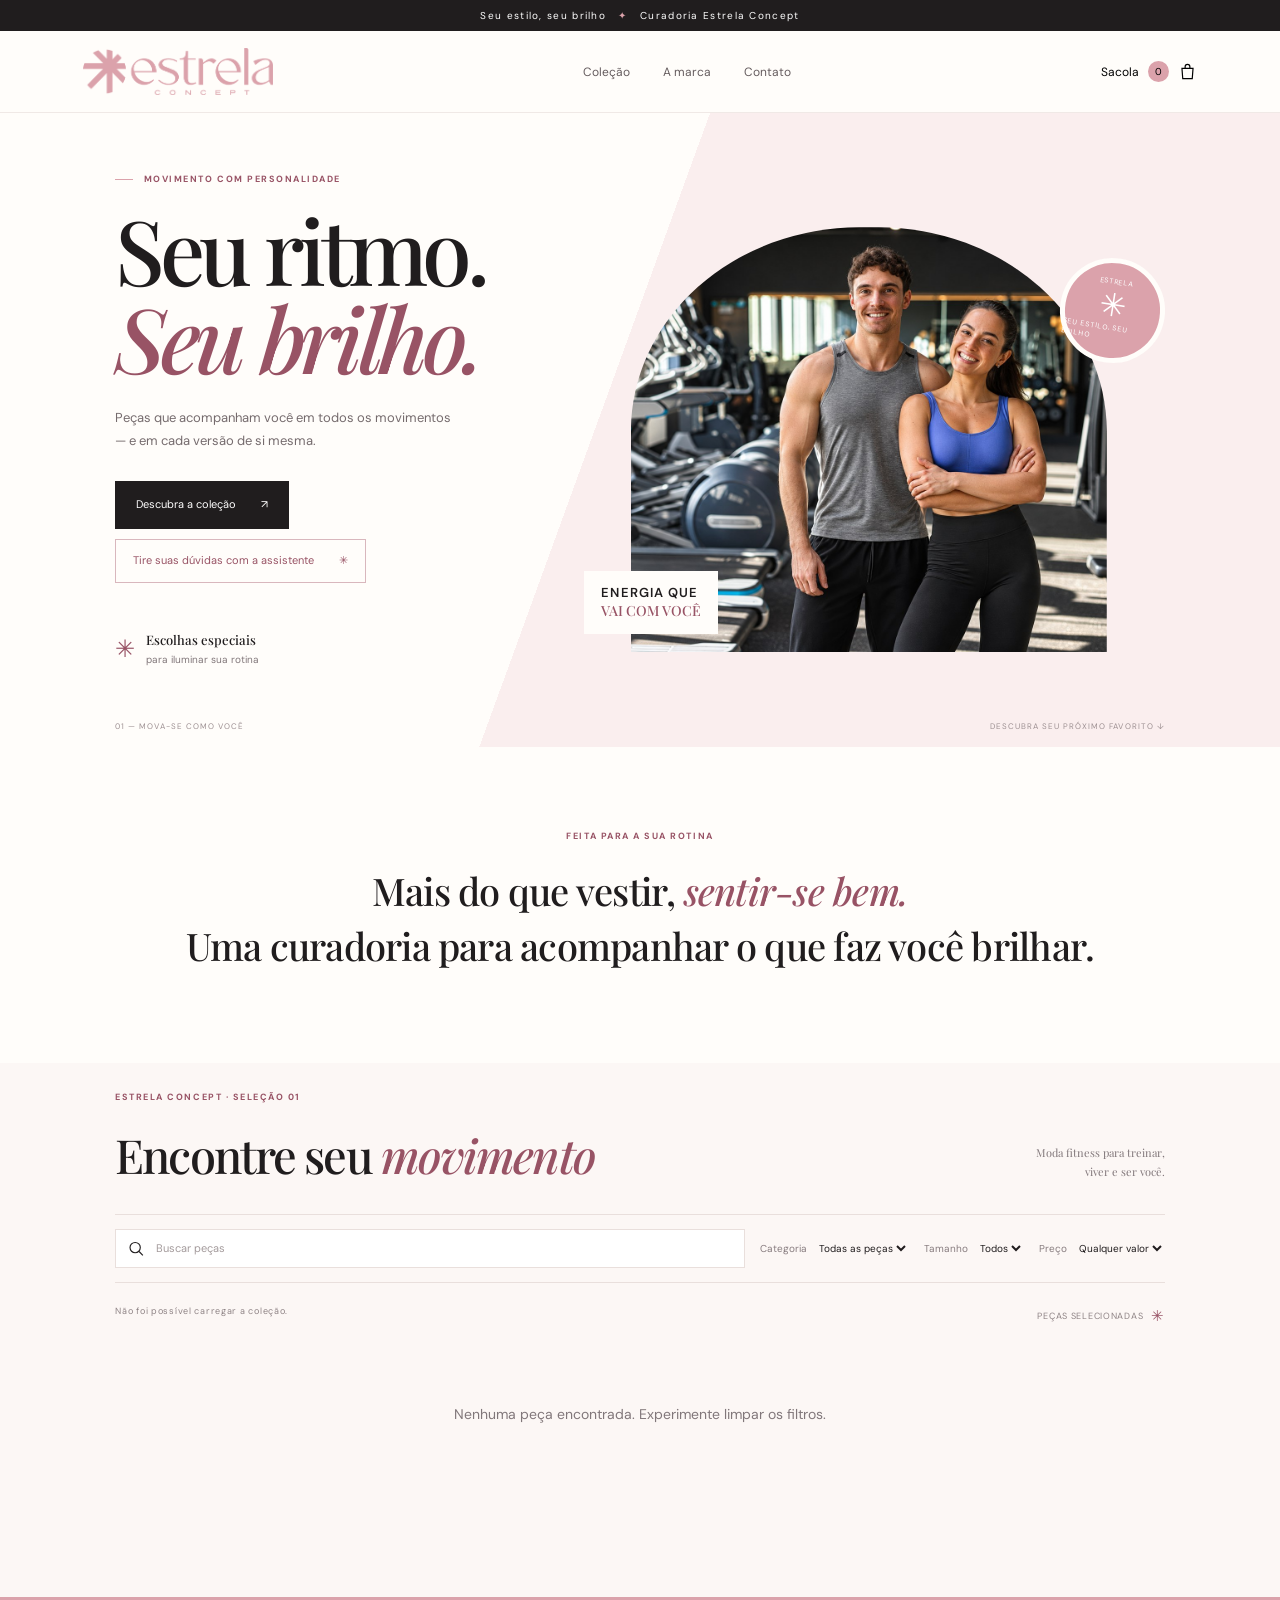
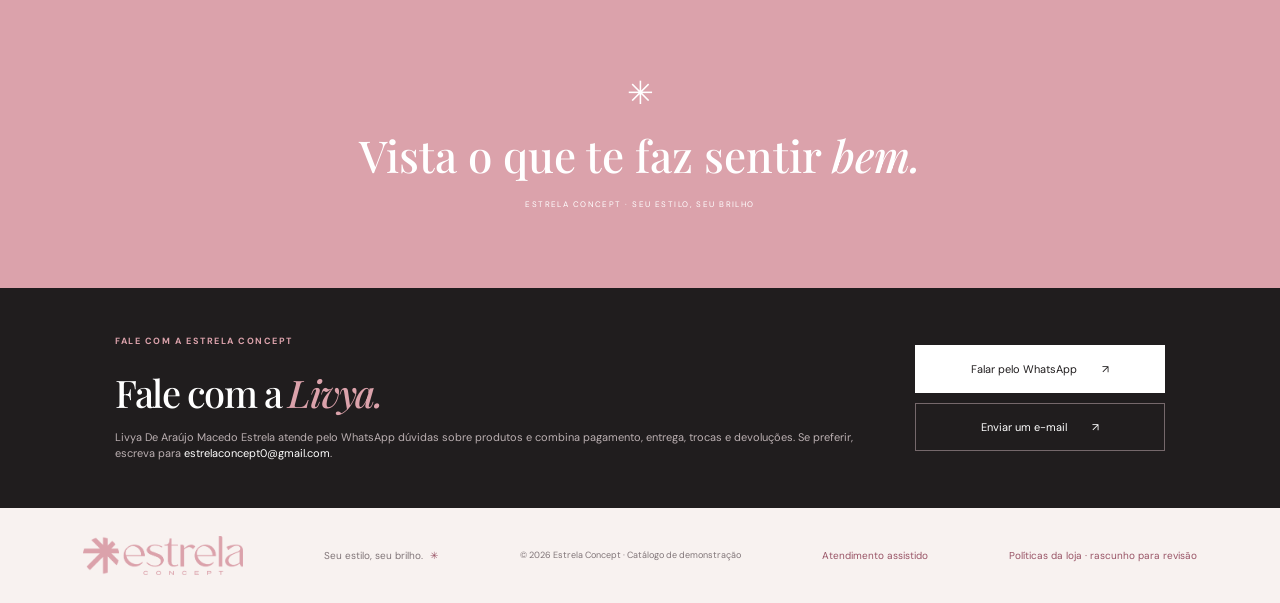
==== commit 54e7c77c: "Add assistant link to homepage hero" ====
--- a/index.html
+++ b/index.html
@@ -33,7 +33,10 @@
         <p class="eyebrow"><span></span> MOVIMENTO COM PERSONALIDADE</p>
         <h1>Seu ritmo.<br><em>Seu brilho.</em></h1>
         <p class="hero-text">Peças que acompanham você em todos os movimentos — e em cada versão de si mesma.</p>
-        <a class="button button-dark" href="#colecao">Descubra a coleção <span aria-hidden="true">↗</span></a>
+        <div class="hero-actions">
+          <a class="button button-dark" href="#colecao">Descubra a coleção <span aria-hidden="true">↗</span></a>
+          <a class="button button-assistant" href="/assistente">Tire suas dúvidas com a assistente <span aria-hidden="true">✳︎</span></a>
+        </div>
         <div class="hero-note"><span aria-hidden="true">✳︎</span><p>Escolhas especiais<br><small>para iluminar sua rotina</small></p></div>
       </div>
       <div class="hero-art">
--- a/static/styles.css
+++ b/static/styles.css
@@ -40,6 +40,9 @@
 .button:disabled { opacity: .5; cursor: not-allowed; transform: none; }
 .button-dark { background: var(--ink); color: white; }
 .button-dark:hover { background: #44383b; }
+.hero-actions { display: grid; justify-items: start; gap: 10px; }
+.button-assistant { min-height: 44px; padding: 0 17px; border: 1px solid #d9b7bd; background: #fffdfa; color: var(--pink-dark); }
+.button-assistant:hover { background: #faeeee; }
 .hero-note { display: flex; align-items: center; gap: 11px; margin-top: 48px; }
 .hero-note > span { color: var(--pink-dark); font-size: 24px; }
 .hero-note p { margin: 0; font: 500 13px/1.35 var(--serif); }
